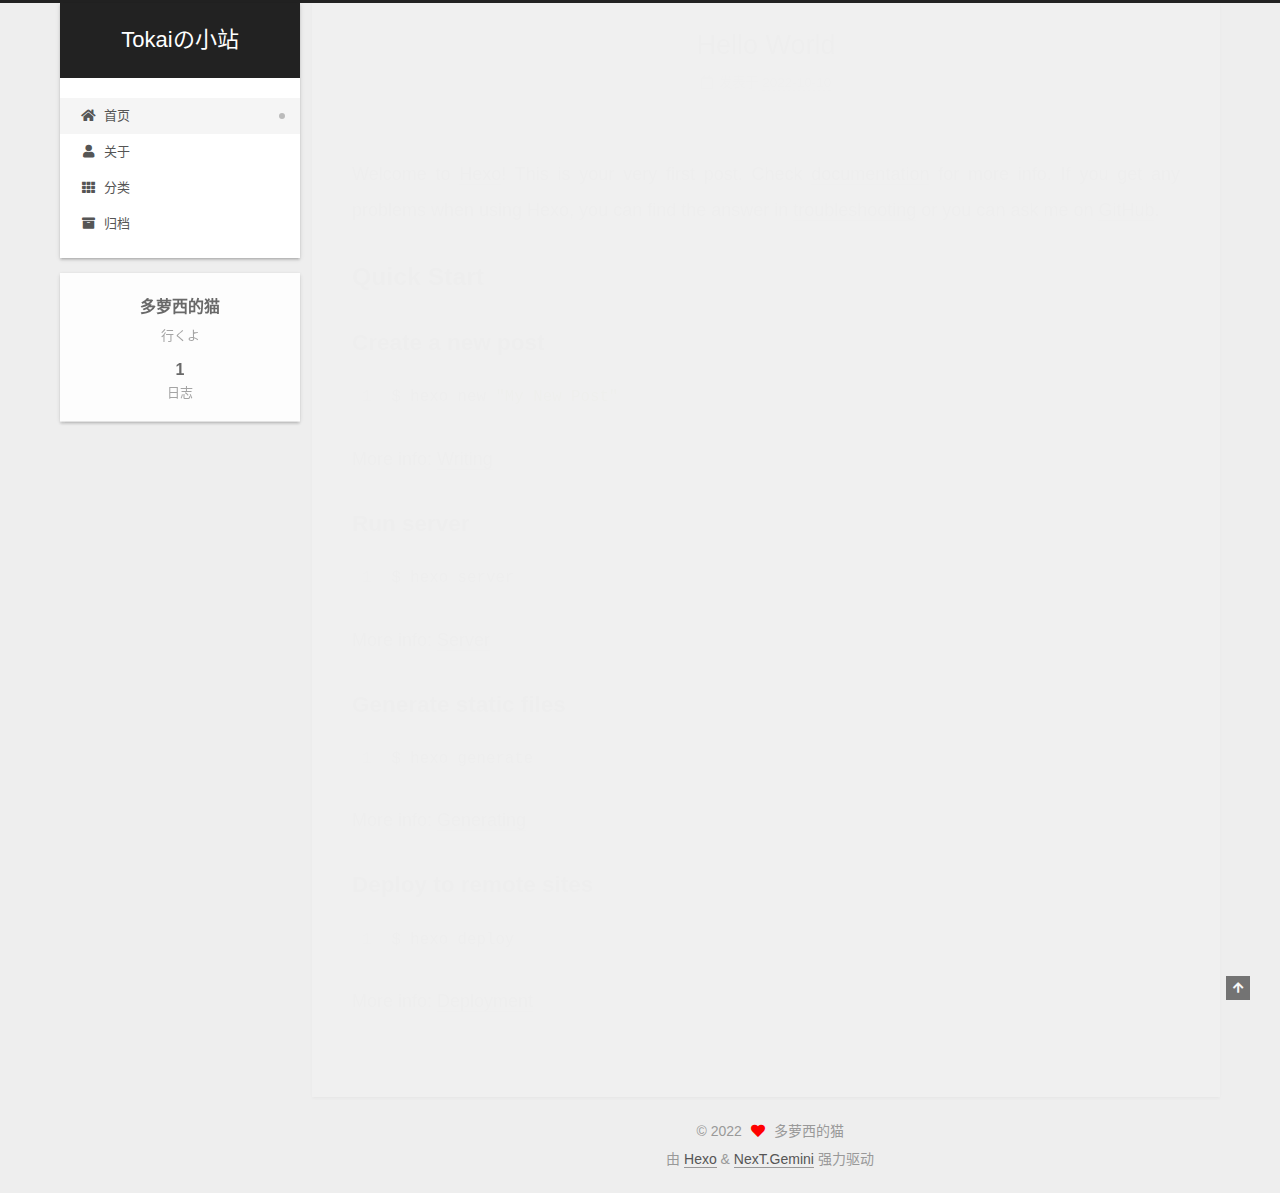
==== index.html @ 74271dd1 "Site updated: 2022-10-10 19:33:47" ====
<!DOCTYPE html>
<html lang="zh-CN">
<head>
  <meta charset="UTF-8">
<meta name="viewport" content="width=device-width, initial-scale=1, maximum-scale=2">
<meta name="theme-color" content="#222">
<meta name="generator" content="Hexo 6.3.0">
  <link rel="apple-touch-icon" sizes="180x180" href="/images/apple-touch-icon-next.png">
  <link rel="icon" type="image/png" sizes="32x32" href="D:\Tool\Blog\素材\网站图标\cat.svg">
  <link rel="icon" type="image/png" sizes="16x16" href="D:\Tool\Blog\素材\网站图标\cat.svg">
  <link rel="mask-icon" href="/images/logo.svg" color="#222">

<link rel="stylesheet" href="/css/main.css">


<link rel="stylesheet" href="/lib/font-awesome/css/all.min.css">

<script id="hexo-configurations">
    var NexT = window.NexT || {};
    var CONFIG = {"hostname":"example.com","root":"/","scheme":"Gemini","version":"7.8.0","exturl":false,"sidebar":{"position":"left","display":"post","padding":18,"offset":12,"onmobile":false},"copycode":{"enable":false,"show_result":false,"style":null},"back2top":{"enable":true,"sidebar":false,"scrollpercent":false},"bookmark":{"enable":false,"color":"#222","save":"auto"},"fancybox":false,"mediumzoom":false,"lazyload":false,"pangu":false,"comments":{"style":"tabs","active":null,"storage":true,"lazyload":false,"nav":null},"algolia":{"hits":{"per_page":10},"labels":{"input_placeholder":"Search for Posts","hits_empty":"We didn't find any results for the search: ${query}","hits_stats":"${hits} results found in ${time} ms"}},"localsearch":{"enable":false,"trigger":"auto","top_n_per_article":1,"unescape":false,"preload":false},"motion":{"enable":true,"async":false,"transition":{"post_block":"fadeIn","post_header":"slideDownIn","post_body":"slideDownIn","coll_header":"slideLeftIn","sidebar":"slideUpIn"}}};
  </script>

  <meta name="description" content="行くよ">
<meta property="og:type" content="website">
<meta property="og:title" content="Tokaiの小站">
<meta property="og:url" content="http://example.com/index.html">
<meta property="og:site_name" content="Tokaiの小站">
<meta property="og:description" content="行くよ">
<meta property="og:locale" content="zh_CN">
<meta property="article:author" content="多萝西的猫">
<meta name="twitter:card" content="summary">

<link rel="canonical" href="http://example.com/">


<script id="page-configurations">
  // https://hexo.io/docs/variables.html
  CONFIG.page = {
    sidebar: "",
    isHome : true,
    isPost : false,
    lang   : 'zh-CN'
  };
</script>

  <title>Tokaiの小站</title>
  






  <noscript>
  <style>
  .use-motion .brand,
  .use-motion .menu-item,
  .sidebar-inner,
  .use-motion .post-block,
  .use-motion .pagination,
  .use-motion .comments,
  .use-motion .post-header,
  .use-motion .post-body,
  .use-motion .collection-header { opacity: initial; }

  .use-motion .site-title,
  .use-motion .site-subtitle {
    opacity: initial;
    top: initial;
  }

  .use-motion .logo-line-before i { left: initial; }
  .use-motion .logo-line-after i { right: initial; }
  </style>
</noscript>

</head>

<body itemscope itemtype="http://schema.org/WebPage">
  <div class="container use-motion">
    <div class="headband"></div>

    <header class="header" itemscope itemtype="http://schema.org/WPHeader">
      <div class="header-inner"><div class="site-brand-container">
  <div class="site-nav-toggle">
    <div class="toggle" aria-label="切换导航栏">
      <span class="toggle-line toggle-line-first"></span>
      <span class="toggle-line toggle-line-middle"></span>
      <span class="toggle-line toggle-line-last"></span>
    </div>
  </div>

  <div class="site-meta">

    <a href="/" class="brand" rel="start">
      <span class="logo-line-before"><i></i></span>
      <h1 class="site-title">Tokaiの小站</h1>
      <span class="logo-line-after"><i></i></span>
    </a>
  </div>

  <div class="site-nav-right">
    <div class="toggle popup-trigger">
    </div>
  </div>
</div>




<nav class="site-nav">
  <ul id="menu" class="main-menu menu">
        <li class="menu-item menu-item-home">

    <a href="/" rel="section"><i class="fa fa-home fa-fw"></i>首页</a>

  </li>
        <li class="menu-item menu-item-about">

    <a href="/about/" rel="section"><i class="fa fa-user fa-fw"></i>关于</a>

  </li>
        <li class="menu-item menu-item-categories">

    <a href="/categories/" rel="section"><i class="fa fa-th fa-fw"></i>分类</a>

  </li>
        <li class="menu-item menu-item-archives">

    <a href="/archives/" rel="section"><i class="fa fa-archive fa-fw"></i>归档</a>

  </li>
  </ul>
</nav>




</div>
    </header>

    
  <div class="back-to-top">
    <i class="fa fa-arrow-up"></i>
    <span>0%</span>
  </div>


    <main class="main">
      <div class="main-inner">
        <div class="content-wrap">
          

          <div class="content index posts-expand">
            
      
  
  
  <article itemscope itemtype="http://schema.org/Article" class="post-block" lang="zh-CN">
    <link itemprop="mainEntityOfPage" href="http://example.com/2022/10/10/hello-world/">

    <span hidden itemprop="author" itemscope itemtype="http://schema.org/Person">
      <meta itemprop="image" content="/images/avatar.gif">
      <meta itemprop="name" content="多萝西的猫">
      <meta itemprop="description" content="行くよ">
    </span>

    <span hidden itemprop="publisher" itemscope itemtype="http://schema.org/Organization">
      <meta itemprop="name" content="Tokaiの小站">
    </span>
      <header class="post-header">
        <h2 class="post-title" itemprop="name headline">
          
            <a href="/2022/10/10/hello-world/" class="post-title-link" itemprop="url">Hello World</a>
        </h2>

        <div class="post-meta">
            <span class="post-meta-item">
              <span class="post-meta-item-icon">
                <i class="far fa-calendar"></i>
              </span>
              <span class="post-meta-item-text">发表于</span>

              <time title="创建时间：2022-10-10 16:25:36" itemprop="dateCreated datePublished" datetime="2022-10-10T16:25:36+08:00">2022-10-10</time>
            </span>

          

        </div>
      </header>

    
    
    
    <div class="post-body" itemprop="articleBody">

      
          <p>Welcome to <a target="_blank" rel="noopener" href="https://hexo.io/">Hexo</a>! This is your very first post. Check <a target="_blank" rel="noopener" href="https://hexo.io/docs/">documentation</a> for more info. If you get any problems when using Hexo, you can find the answer in <a target="_blank" rel="noopener" href="https://hexo.io/docs/troubleshooting.html">troubleshooting</a> or you can ask me on <a target="_blank" rel="noopener" href="https://github.com/hexojs/hexo/issues">GitHub</a>.</p>
<h2 id="Quick-Start"><a href="#Quick-Start" class="headerlink" title="Quick Start"></a>Quick Start</h2><h3 id="Create-a-new-post"><a href="#Create-a-new-post" class="headerlink" title="Create a new post"></a>Create a new post</h3><figure class="highlight bash"><table><tr><td class="gutter"><pre><span class="line">1</span><br></pre></td><td class="code"><pre><span class="line">$ hexo new <span class="string">&quot;My New Post&quot;</span></span><br></pre></td></tr></table></figure>

<p>More info: <a target="_blank" rel="noopener" href="https://hexo.io/docs/writing.html">Writing</a></p>
<h3 id="Run-server"><a href="#Run-server" class="headerlink" title="Run server"></a>Run server</h3><figure class="highlight bash"><table><tr><td class="gutter"><pre><span class="line">1</span><br></pre></td><td class="code"><pre><span class="line">$ hexo server</span><br></pre></td></tr></table></figure>

<p>More info: <a target="_blank" rel="noopener" href="https://hexo.io/docs/server.html">Server</a></p>
<h3 id="Generate-static-files"><a href="#Generate-static-files" class="headerlink" title="Generate static files"></a>Generate static files</h3><figure class="highlight bash"><table><tr><td class="gutter"><pre><span class="line">1</span><br></pre></td><td class="code"><pre><span class="line">$ hexo generate</span><br></pre></td></tr></table></figure>

<p>More info: <a target="_blank" rel="noopener" href="https://hexo.io/docs/generating.html">Generating</a></p>
<h3 id="Deploy-to-remote-sites"><a href="#Deploy-to-remote-sites" class="headerlink" title="Deploy to remote sites"></a>Deploy to remote sites</h3><figure class="highlight bash"><table><tr><td class="gutter"><pre><span class="line">1</span><br></pre></td><td class="code"><pre><span class="line">$ hexo deploy</span><br></pre></td></tr></table></figure>

<p>More info: <a target="_blank" rel="noopener" href="https://hexo.io/docs/one-command-deployment.html">Deployment</a></p>

      
    </div>

    
    
    
      <footer class="post-footer">
        <div class="post-eof"></div>
      </footer>
  </article>
  
  
  


  



          </div>
          

<script>
  window.addEventListener('tabs:register', () => {
    let { activeClass } = CONFIG.comments;
    if (CONFIG.comments.storage) {
      activeClass = localStorage.getItem('comments_active') || activeClass;
    }
    if (activeClass) {
      let activeTab = document.querySelector(`a[href="#comment-${activeClass}"]`);
      if (activeTab) {
        activeTab.click();
      }
    }
  });
  if (CONFIG.comments.storage) {
    window.addEventListener('tabs:click', event => {
      if (!event.target.matches('.tabs-comment .tab-content .tab-pane')) return;
      let commentClass = event.target.classList[1];
      localStorage.setItem('comments_active', commentClass);
    });
  }
</script>

        </div>
          
  
  <div class="toggle sidebar-toggle">
    <span class="toggle-line toggle-line-first"></span>
    <span class="toggle-line toggle-line-middle"></span>
    <span class="toggle-line toggle-line-last"></span>
  </div>

  <aside class="sidebar">
    <div class="sidebar-inner">

      <ul class="sidebar-nav motion-element">
        <li class="sidebar-nav-toc">
          文章目录
        </li>
        <li class="sidebar-nav-overview">
          站点概览
        </li>
      </ul>

      <!--noindex-->
      <div class="post-toc-wrap sidebar-panel">
      </div>
      <!--/noindex-->

      <div class="site-overview-wrap sidebar-panel">
        <div class="site-author motion-element" itemprop="author" itemscope itemtype="http://schema.org/Person">
  <p class="site-author-name" itemprop="name">多萝西的猫</p>
  <div class="site-description" itemprop="description">行くよ</div>
</div>
<div class="site-state-wrap motion-element">
  <nav class="site-state">
      <div class="site-state-item site-state-posts">
          <a href="/archives/">
        
          <span class="site-state-item-count">1</span>
          <span class="site-state-item-name">日志</span>
        </a>
      </div>
  </nav>
</div>



      </div>

    </div>
  </aside>
  <div id="sidebar-dimmer"></div>


      </div>
    </main>

    <footer class="footer">
      <div class="footer-inner">
        

        

<div class="copyright">
  
  &copy; 
  <span itemprop="copyrightYear">2022</span>
  <span class="with-love">
    <i class="fa fa-heart"></i>
  </span>
  <span class="author" itemprop="copyrightHolder">多萝西的猫</span>
</div>
  <div class="powered-by">由 <a href="https://hexo.io/" class="theme-link" rel="noopener" target="_blank">Hexo</a> & <a href="https://theme-next.org/" class="theme-link" rel="noopener" target="_blank">NexT.Gemini</a> 强力驱动
  </div>

        








      </div>
    </footer>
  </div>

  
  <script src="/lib/anime.min.js"></script>
  <script src="/lib/velocity/velocity.min.js"></script>
  <script src="/lib/velocity/velocity.ui.min.js"></script>

<script src="/js/utils.js"></script>

<script src="/js/motion.js"></script>


<script src="/js/schemes/pisces.js"></script>


<script src="/js/next-boot.js"></script>




  















  

  

</body>
</html>
---- css/main.css ----
:root {
  --body-bg-color: #eee;
  --content-bg-color: #fff;
  --card-bg-color: #f5f5f5;
  --text-color: #555;
  --blockquote-color: #666;
  --link-color: #555;
  --link-hover-color: #222;
  --brand-color: #fff;
  --brand-hover-color: #fff;
  --table-row-odd-bg-color: #f9f9f9;
  --table-row-hover-bg-color: #f5f5f5;
  --menu-item-bg-color: #f5f5f5;
  --btn-default-bg: #fff;
  --btn-default-color: #555;
  --btn-default-border-color: #555;
  --btn-default-hover-bg: #222;
  --btn-default-hover-color: #fff;
  --btn-default-hover-border-color: #222;
}
html {
  line-height: 1.15; /* 1 */
  -webkit-text-size-adjust: 100%; /* 2 */
}
body {
  margin: 0;
}
main {
  display: block;
}
h1 {
  font-size: 2em;
  margin: 0.67em 0;
}
hr {
  box-sizing: content-box; /* 1 */
  height: 0; /* 1 */
  overflow: visible; /* 2 */
}
pre {
  font-family: monospace, monospace; /* 1 */
  font-size: 1em; /* 2 */
}
a {
  background: transparent;
}
abbr[title] {
  border-bottom: none; /* 1 */
  text-decoration: underline; /* 2 */
  text-decoration: underline dotted; /* 2 */
}
b,
strong {
  font-weight: bolder;
}
code,
kbd,
samp {
  font-family: monospace, monospace; /* 1 */
  font-size: 1em; /* 2 */
}
small {
  font-size: 80%;
}
sub,
sup {
  font-size: 75%;
  line-height: 0;
  position: relative;
  vertical-align: baseline;
}
sub {
  bottom: -0.25em;
}
sup {
  top: -0.5em;
}
img {
  border-style: none;
}
button,
input,
optgroup,
select,
textarea {
  font-family: inherit; /* 1 */
  font-size: 100%; /* 1 */
  line-height: 1.15; /* 1 */
  margin: 0; /* 2 */
}
button,
input {
/* 1 */
  overflow: visible;
}
button,
select {
/* 1 */
  text-transform: none;
}
button,
[type='button'],
[type='reset'],
[type='submit'] {
  -webkit-appearance: button;
}
button::-moz-focus-inner,
[type='button']::-moz-focus-inner,
[type='reset']::-moz-focus-inner,
[type='submit']::-moz-focus-inner {
  border-style: none;
  padding: 0;
}
button:-moz-focusring,
[type='button']:-moz-focusring,
[type='reset']:-moz-focusring,
[type='submit']:-moz-focusring {
  outline: 1px dotted ButtonText;
}
fieldset {
  padding: 0.35em 0.75em 0.625em;
}
legend {
  box-sizing: border-box; /* 1 */
  color: inherit; /* 2 */
  display: table; /* 1 */
  max-width: 100%; /* 1 */
  padding: 0; /* 3 */
  white-space: normal; /* 1 */
}
progress {
  vertical-align: baseline;
}
textarea {
  overflow: auto;
}
[type='checkbox'],
[type='radio'] {
  box-sizing: border-box; /* 1 */
  padding: 0; /* 2 */
}
[type='number']::-webkit-inner-spin-button,
[type='number']::-webkit-outer-spin-button {
  height: auto;
}
[type='search'] {
  outline-offset: -2px; /* 2 */
  -webkit-appearance: textfield; /* 1 */
}
[type='search']::-webkit-search-decoration {
  -webkit-appearance: none;
}
::-webkit-file-upload-button {
  font: inherit; /* 2 */
  -webkit-appearance: button; /* 1 */
}
details {
  display: block;
}
summary {
  display: list-item;
}
template {
  display: none;
}
[hidden] {
  display: none;
}
::selection {
  background: #262a30;
  color: #eee;
}
html,
body {
  height: 100%;
}
body {
  background: var(--body-bg-color);
  color: var(--text-color);
  font-family: 'Lato', "PingFang SC", "Microsoft YaHei", sans-serif;
  font-size: 1em;
  line-height: 2;
}
@media (max-width: 991px) {
  body {
    padding-left: 0 !important;
    padding-right: 0 !important;
  }
}
h1,
h2,
h3,
h4,
h5,
h6 {
  font-family: 'Lato', "PingFang SC", "Microsoft YaHei", sans-serif;
  font-weight: bold;
  line-height: 1.5;
  margin: 20px 0 15px;
}
h1 {
  font-size: 1.5em;
}
h2 {
  font-size: 1.375em;
}
h3 {
  font-size: 1.25em;
}
h4 {
  font-size: 1.125em;
}
h5 {
  font-size: 1em;
}
h6 {
  font-size: 0.875em;
}
p {
  margin: 0 0 20px 0;
}
a,
span.exturl {
  border-bottom: 1px solid #999;
  color: var(--link-color);
  outline: 0;
  text-decoration: none;
  overflow-wrap: break-word;
  word-wrap: break-word;
  cursor: pointer;
}
a:hover,
span.exturl:hover {
  border-bottom-color: var(--link-hover-color);
  color: var(--link-hover-color);
}
iframe,
img,
video {
  display: block;
  margin-left: auto;
  margin-right: auto;
  max-width: 100%;
}
hr {
  background-image: repeating-linear-gradient(-45deg, #ddd, #ddd 4px, transparent 4px, transparent 8px);
  border: 0;
  height: 3px;
  margin: 40px 0;
}
blockquote {
  border-left: 4px solid #ddd;
  color: var(--blockquote-color);
  margin: 0;
  padding: 0 15px;
}
blockquote cite::before {
  content: '-';
  padding: 0 5px;
}
dt {
  font-weight: bold;
}
dd {
  margin: 0;
  padding: 0;
}
kbd {
  background-color: #f5f5f5;
  background-image: linear-gradient(#eee, #fff, #eee);
  border: 1px solid #ccc;
  border-radius: 0.2em;
  box-shadow: 0.1em 0.1em 0.2em rgba(0,0,0,0.1);
  color: #555;
  font-family: inherit;
  padding: 0.1em 0.3em;
  white-space: nowrap;
}
.table-container {
  overflow: auto;
}
table {
  border-collapse: collapse;
  border-spacing: 0;
  font-size: 0.875em;
  margin: 0 0 20px 0;
  width: 100%;
}
tbody tr:nth-of-type(odd) {
  background: var(--table-row-odd-bg-color);
}
tbody tr:hover {
  background: var(--table-row-hover-bg-color);
}
caption,
th,
td {
  font-weight: normal;
  padding: 8px;
  vertical-align: middle;
}
th,
td {
  border: 1px solid #ddd;
  border-bottom: 3px solid #ddd;
}
th {
  font-weight: 700;
  padding-bottom: 10px;
}
td {
  border-bottom-width: 1px;
}
.btn {
  background: var(--btn-default-bg);
  border: 2px solid var(--btn-default-border-color);
  border-radius: 2px;
  color: var(--btn-default-color);
  display: inline-block;
  font-size: 0.875em;
  line-height: 2;
  padding: 0 20px;
  text-decoration: none;
  transition-property: background-color;
  transition-delay: 0s;
  transition-duration: 0.2s;
  transition-timing-function: ease-in-out;
}
.btn:hover {
  background: var(--btn-default-hover-bg);
  border-color: var(--btn-default-hover-border-color);
  color: var(--btn-default-hover-color);
}
.btn + .btn {
  margin: 0 0 8px 8px;
}
.btn .fa-fw {
  text-align: left;
  width: 1.285714285714286em;
}
.toggle {
  line-height: 0;
}
.toggle .toggle-line {
  background: #fff;
  display: inline-block;
  height: 2px;
  left: 0;
  position: relative;
  top: 0;
  transition: all 0.4s;
  vertical-align: top;
  width: 100%;
}
.toggle .toggle-line:not(:first-child) {
  margin-top: 3px;
}
.toggle.toggle-arrow .toggle-line-first {
  left: 50%;
  top: 2px;
  transform: rotate(45deg);
  width: 50%;
}
.toggle.toggle-arrow .toggle-line-middle {
  left: 2px;
  width: 90%;
}
.toggle.toggle-arrow .toggle-line-last {
  left: 50%;
  top: -2px;
  transform: rotate(-45deg);
  width: 50%;
}
.toggle.toggle-close .toggle-line-first {
  transform: rotate(-45deg);
  top: 5px;
}
.toggle.toggle-close .toggle-line-middle {
  opacity: 0;
}
.toggle.toggle-close .toggle-line-last {
  transform: rotate(45deg);
  top: -5px;
}
.highlight,
pre {
  background: #f7f7f7;
  color: #4d4d4c;
  line-height: 1.6;
  margin: 0 auto 20px;
}
pre,
code {
  font-family: consolas, Menlo, monospace, "PingFang SC", "Microsoft YaHei";
}
code {
  background: #eee;
  border-radius: 3px;
  color: #555;
  padding: 2px 4px;
  overflow-wrap: break-word;
  word-wrap: break-word;
}
.highlight *::selection {
  background: #d6d6d6;
}
.highlight pre {
  border: 0;
  margin: 0;
  padding: 10px 0;
}
.highlight table {
  border: 0;
  margin: 0;
  width: auto;
}
.highlight td {
  border: 0;
  padding: 0;
}
.highlight figcaption {
  background: #eff2f3;
  color: #4d4d4c;
  display: flex;
  font-size: 0.875em;
  justify-content: space-between;
  line-height: 1.2;
  padding: 0.5em;
}
.highlight figcaption a {
  color: #4d4d4c;
}
.highlight figcaption a:hover {
  border-bottom-color: #4d4d4c;
}
.highlight .gutter {
  -moz-user-select: none;
  -ms-user-select: none;
  -webkit-user-select: none;
  user-select: none;
}
.highlight .gutter pre {
  background: #eff2f3;
  color: #869194;
  padding-left: 10px;
  padding-right: 10px;
  text-align: right;
}
.highlight .code pre {
  background: #f7f7f7;
  padding-left: 10px;
  width: 100%;
}
.gist table {
  width: auto;
}
.gist table td {
  border: 0;
}
pre {
  overflow: auto;
  padding: 10px;
}
pre code {
  background: none;
  color: #4d4d4c;
  font-size: 0.875em;
  padding: 0;
  text-shadow: none;
}
pre .deletion {
  background: #fdd;
}
pre .addition {
  background: #dfd;
}
pre .meta {
  color: #eab700;
  -moz-user-select: none;
  -ms-user-select: none;
  -webkit-user-select: none;
  user-select: none;
}
pre .comment {
  color: #8e908c;
}
pre .variable,
pre .attribute,
pre .tag,
pre .name,
pre .regexp,
pre .ruby .constant,
pre .xml .tag .title,
pre .xml .pi,
pre .xml .doctype,
pre .html .doctype,
pre .css .id,
pre .css .class,
pre .css .pseudo {
  color: #c82829;
}
pre .number,
pre .preprocessor,
pre .built_in,
pre .builtin-name,
pre .literal,
pre .params,
pre .constant,
pre .command {
  color: #f5871f;
}
pre .ruby .class .title,
pre .css .rules .attribute,
pre .string,
pre .symbol,
pre .value,
pre .inheritance,
pre .header,
pre .ruby .symbol,
pre .xml .cdata,
pre .special,
pre .formula {
  color: #718c00;
}
pre .title,
pre .css .hexcolor {
  color: #3e999f;
}
pre .function,
pre .python .decorator,
pre .python .title,
pre .ruby .function .title,
pre .ruby .title .keyword,
pre .perl .sub,
pre .javascript .title,
pre .coffeescript .title {
  color: #4271ae;
}
pre .keyword,
pre .javascript .function {
  color: #8959a8;
}
.blockquote-center {
  border-left: none;
  margin: 40px 0;
  padding: 0;
  position: relative;
  text-align: center;
}
.blockquote-center .fa {
  display: block;
  opacity: 0.6;
  position: absolute;
  width: 100%;
}
.blockquote-center .fa-quote-left {
  border-top: 1px solid #ccc;
  text-align: left;
  top: -20px;
}
.blockquote-center .fa-quote-right {
  border-bottom: 1px solid #ccc;
  text-align: right;
  bottom: -20px;
}
.blockquote-center p,
.blockquote-center div {
  text-align: center;
}
.post-body .group-picture img {
  margin: 0 auto;
  padding: 0 3px;
}
.group-picture-row {
  margin-bottom: 6px;
  overflow: hidden;
}
.group-picture-column {
  float: left;
  margin-bottom: 10px;
}
.post-body .label {
  color: #555;
  display: inline;
  padding: 0 2px;
}
.post-body .label.default {
  background: #f0f0f0;
}
.post-body .label.primary {
  background: #efe6f7;
}
.post-body .label.info {
  background: #e5f2f8;
}
.post-body .label.success {
  background: #e7f4e9;
}
.post-body .label.warning {
  background: #fcf6e1;
}
.post-body .label.danger {
  background: #fae8eb;
}
.post-body .tabs {
  margin-bottom: 20px;
}
.post-body .tabs,
.tabs-comment {
  display: block;
  padding-top: 10px;
  position: relative;
}
.post-body .tabs ul.nav-tabs,
.tabs-comment ul.nav-tabs {
  display: flex;
  flex-wrap: wrap;
  margin: 0;
  margin-bottom: -1px;
  padding: 0;
}
@media (max-width: 413px) {
  .post-body .tabs ul.nav-tabs,
  .tabs-comment ul.nav-tabs {
    display: block;
    margin-bottom: 5px;
  }
}
.post-body .tabs ul.nav-tabs li.tab,
.tabs-comment ul.nav-tabs li.tab {
  border-bottom: 1px solid #ddd;
  border-left: 1px solid transparent;
  border-right: 1px solid transparent;
  border-top: 3px solid transparent;
  flex-grow: 1;
  list-style-type: none;
  border-radius: 0 0 0 0;
}
@media (max-width: 413px) {
  .post-body .tabs ul.nav-tabs li.tab,
  .tabs-comment ul.nav-tabs li.tab {
    border-bottom: 1px solid transparent;
    border-left: 3px solid transparent;
    border-right: 1px solid transparent;
    border-top: 1px solid transparent;
  }
}
@media (max-width: 413px) {
  .post-body .tabs ul.nav-tabs li.tab,
  .tabs-comment ul.nav-tabs li.tab {
    border-radius: 0;
  }
}
.post-body .tabs ul.nav-tabs li.tab a,
.tabs-comment ul.nav-tabs li.tab a {
  border-bottom: initial;
  display: block;
  line-height: 1.8;
  outline: 0;
  padding: 0.25em 0.75em;
  text-align: center;
  transition-delay: 0s;
  transition-duration: 0.2s;
  transition-timing-function: ease-out;
}
.post-body .tabs ul.nav-tabs li.tab a i,
.tabs-comment ul.nav-tabs li.tab a i {
  width: 1.285714285714286em;
}
.post-body .tabs ul.nav-tabs li.tab.active,
.tabs-comment ul.nav-tabs li.tab.active {
  border-bottom: 1px solid transparent;
  border-left: 1px solid #ddd;
  border-right: 1px solid #ddd;
  border-top: 3px solid #fc6423;
}
@media (max-width: 413px) {
  .post-body .tabs ul.nav-tabs li.tab.active,
  .tabs-comment ul.nav-tabs li.tab.active {
    border-bottom: 1px solid #ddd;
    border-left: 3px solid #fc6423;
    border-right: 1px solid #ddd;
    border-top: 1px solid #ddd;
  }
}
.post-body .tabs ul.nav-tabs li.tab.active a,
.tabs-comment ul.nav-tabs li.tab.active a {
  color: var(--link-color);
  cursor: default;
}
.post-body .tabs .tab-content .tab-pane,
.tabs-comment .tab-content .tab-pane {
  border: 1px solid #ddd;
  border-top: 0;
  padding: 20px 20px 0 20px;
  border-radius: 0;
}
.post-body .tabs .tab-content .tab-pane:not(.active),
.tabs-comment .tab-content .tab-pane:not(.active) {
  display: none;
}
.post-body .tabs .tab-content .tab-pane.active,
.tabs-comment .tab-content .tab-pane.active {
  display: block;
}
.post-body .tabs .tab-content .tab-pane.active:nth-of-type(1),
.tabs-comment .tab-content .tab-pane.active:nth-of-type(1) {
  border-radius: 0 0 0 0;
}
@media (max-width: 413px) {
  .post-body .tabs .tab-content .tab-pane.active:nth-of-type(1),
  .tabs-comment .tab-content .tab-pane.active:nth-of-type(1) {
    border-radius: 0;
  }
}
.post-body .note {
  border-radius: 3px;
  margin-bottom: 20px;
  padding: 1em;
  position: relative;
  border: 1px solid #eee;
  border-left-width: 5px;
}
.post-body .note h2,
.post-body .note h3,
.post-body .note h4,
.post-body .note h5,
.post-body .note h6 {
  margin-top: 0;
  border-bottom: initial;
  margin-bottom: 0;
  padding-top: 0;
}
.post-body .note p:first-child,
.post-body .note ul:first-child,
.post-body .note ol:first-child,
.post-body .note table:first-child,
.post-body .note pre:first-child,
.post-body .note blockquote:first-child,
.post-body .note img:first-child {
  margin-top: 0;
}
.post-body .note p:last-child,
.post-body .note ul:last-child,
.post-body .note ol:last-child,
.post-body .note table:last-child,
.post-body .note pre:last-child,
.post-body .note blockquote:last-child,
.post-body .note img:last-child {
  margin-bottom: 0;
}
.post-body .note.default {
  border-left-color: #777;
}
.post-body .note.default h2,
.post-body .note.default h3,
.post-body .note.default h4,
.post-body .note.default h5,
.post-body .note.default h6 {
  color: #777;
}
.post-body .note.primary {
  border-left-color: #6f42c1;
}
.post-body .note.primary h2,
.post-body .note.primary h3,
.post-body .note.primary h4,
.post-body .note.primary h5,
.post-body .note.primary h6 {
  color: #6f42c1;
}
.post-body .note.info {
  border-left-color: #428bca;
}
.post-body .note.info h2,
.post-body .note.info h3,
.post-body .note.info h4,
.post-body .note.info h5,
.post-body .note.info h6 {
  color: #428bca;
}
.post-body .note.success {
  border-left-color: #5cb85c;
}
.post-body .note.success h2,
.post-body .note.success h3,
.post-body .note.success h4,
.post-body .note.success h5,
.post-body .note.success h6 {
  color: #5cb85c;
}
.post-body .note.warning {
  border-left-color: #f0ad4e;
}
.post-body .note.warning h2,
.post-body .note.warning h3,
.post-body .note.warning h4,
.post-body .note.warning h5,
.post-body .note.warning h6 {
  color: #f0ad4e;
}
.post-body .note.danger {
  border-left-color: #d9534f;
}
.post-body .note.danger h2,
.post-body .note.danger h3,
.post-body .note.danger h4,
.post-body .note.danger h5,
.post-body .note.danger h6 {
  color: #d9534f;
}
.pagination .prev,
.pagination .next,
.pagination .page-number,
.pagination .space {
  display: inline-block;
  margin: 0 10px;
  padding: 0 11px;
  position: relative;
  top: -1px;
}
@media (max-width: 767px) {
  .pagination .prev,
  .pagination .next,
  .pagination .page-number,
  .pagination .space {
    margin: 0 5px;
  }
}
.pagination {
  border-top: 1px solid #eee;
  margin: 120px 0 0;
  text-align: center;
}
.pagination .prev,
.pagination .next,
.pagination .page-number {
  border-bottom: 0;
  border-top: 1px solid #eee;
  transition-property: border-color;
  transition-delay: 0s;
  transition-duration: 0.2s;
  transition-timing-function: ease-in-out;
}
.pagination .prev:hover,
.pagination .next:hover,
.pagination .page-number:hover {
  border-top-color: #222;
}
.pagination .space {
  margin: 0;
  padding: 0;
}
.pagination .prev {
  margin-left: 0;
}
.pagination .next {
  margin-right: 0;
}
.pagination .page-number.current {
  background: #ccc;
  border-top-color: #ccc;
  color: #fff;
}
@media (max-width: 767px) {
  .pagination {
    border-top: none;
  }
  .pagination .prev,
  .pagination .next,
  .pagination .page-number {
    border-bottom: 1px solid #eee;
    border-top: 0;
    margin-bottom: 10px;
    padding: 0 10px;
  }
  .pagination .prev:hover,
  .pagination .next:hover,
  .pagination .page-number:hover {
    border-bottom-color: #222;
  }
}
.comments {
  margin-top: 60px;
  overflow: hidden;
}
.comment-button-group {
  display: flex;
  flex-wrap: wrap-reverse;
  justify-content: center;
  margin: 1em 0;
}
.comment-button-group .comment-button {
  margin: 0.1em 0.2em;
}
.comment-button-group .comment-button.active {
  background: var(--btn-default-hover-bg);
  border-color: var(--btn-default-hover-border-color);
  color: var(--btn-default-hover-color);
}
.comment-position {
  display: none;
}
.comment-position.active {
  display: block;
}
.tabs-comment {
  background: var(--content-bg-color);
  margin-top: 4em;
  padding-top: 0;
}
.tabs-comment .comments {
  border: 0;
  box-shadow: none;
  margin-top: 0;
  padding-top: 0;
}
.container {
  min-height: 100%;
  position: relative;
}
.main-inner {
  margin: 0 auto;
  width: calc(100% - 20px);
}
@media (min-width: 1200px) {
  .main-inner {
    width: 1160px;
  }
}
@media (min-width: 1600px) {
  .main-inner {
    width: 73%;
  }
}
@media (max-width: 767px) {
  .content-wrap {
    padding: 0 20px;
  }
}
.header {
  background: transparent;
}
.header-inner {
  margin: 0 auto;
  width: calc(100% - 20px);
}
@media (min-width: 1200px) {
  .header-inner {
    width: 1160px;
  }
}
@media (min-width: 1600px) {
  .header-inner {
    width: 73%;
  }
}
.site-brand-container {
  display: flex;
  flex-shrink: 0;
  padding: 0 10px;
}
.headband {
  background: #222;
  height: 3px;
}
.site-meta {
  flex-grow: 1;
  text-align: center;
}
@media (max-width: 767px) {
  .site-meta {
    text-align: center;
  }
}
.brand {
  border-bottom: none;
  color: var(--brand-color);
  display: inline-block;
  line-height: 1.375em;
  padding: 0 40px;
  position: relative;
}
.brand:hover {
  color: var(--brand-hover-color);
}
.site-title {
  font-family: 'Lato', "PingFang SC", "Microsoft YaHei", sans-serif;
  font-size: 1.375em;
  font-weight: normal;
  margin: 0;
}
.site-subtitle {
  color: #ddd;
  font-size: 0.8125em;
  margin: 10px 0;
}
.use-motion .brand {
  opacity: 0;
}
.use-motion .site-title,
.use-motion .site-subtitle,
.use-motion .custom-logo-image {
  opacity: 0;
  position: relative;
  top: -10px;
}
.site-nav-toggle,
.site-nav-right {
  display: none;
}
@media (max-width: 767px) {
  .site-nav-toggle,
  .site-nav-right {
    display: flex;
    flex-direction: column;
    justify-content: center;
  }
}
.site-nav-toggle .toggle,
.site-nav-right .toggle {
  color: var(--text-color);
  padding: 10px;
  width: 22px;
}
.site-nav-toggle .toggle .toggle-line,
.site-nav-right .toggle .toggle-line {
  background: var(--text-color);
  border-radius: 1px;
}
.site-nav {
  display: block;
}
@media (max-width: 767px) {
  .site-nav {
    clear: both;
    display: none;
  }
}
.site-nav.site-nav-on {
  display: block;
}
.menu {
  margin-top: 20px;
  padding-left: 0;
  text-align: center;
}
.menu-item {
  display: inline-block;
  list-style: none;
  margin: 0 10px;
}
@media (max-width: 767px) {
  .menu-item {
    display: block;
    margin-top: 10px;
  }
  .menu-item.menu-item-search {
    display: none;
  }
}
.menu-item a,
.menu-item span.exturl {
  border-bottom: 0;
  display: block;
  font-size: 0.8125em;
  transition-property: border-color;
  transition-delay: 0s;
  transition-duration: 0.2s;
  transition-timing-function: ease-in-out;
}
@media (hover: none) {
  .menu-item a:hover,
  .menu-item span.exturl:hover {
    border-bottom-color: transparent !important;
  }
}
.menu-item .fa,
.menu-item .fab,
.menu-item .far,
.menu-item .fas {
  margin-right: 8px;
}
.menu-item .badge {
  display: inline-block;
  font-weight: bold;
  line-height: 1;
  margin-left: 0.35em;
  margin-top: 0.35em;
  text-align: center;
  white-space: nowrap;
}
@media (max-width: 767px) {
  .menu-item .badge {
    float: right;
    margin-left: 0;
  }
}
.menu-item-active a,
.menu .menu-item a:hover,
.menu .menu-item span.exturl:hover {
  background: var(--menu-item-bg-color);
}
.use-motion .menu-item {
  opacity: 0;
}
.sidebar {
  background: #222;
  bottom: 0;
  box-shadow: inset 0 2px 6px #000;
  position: fixed;
  top: 0;
}
@media (max-width: 991px) {
  .sidebar {
    display: none;
  }
}
.sidebar-inner {
  color: #999;
  padding: 18px 10px;
  text-align: center;
}
.cc-license {
  margin-top: 10px;
  text-align: center;
}
.cc-license .cc-opacity {
  border-bottom: none;
  opacity: 0.7;
}
.cc-license .cc-opacity:hover {
  opacity: 0.9;
}
.cc-license img {
  display: inline-block;
}
.site-author-image {
  border: 1px solid #eee;
  display: block;
  margin: 0 auto;
  max-width: 120px;
  padding: 2px;
}
.site-author-name {
  color: var(--text-color);
  font-weight: 600;
  margin: 0;
  text-align: center;
}
.site-description {
  color: #999;
  font-size: 0.8125em;
  margin-top: 0;
  text-align: center;
}
.links-of-author {
  margin-top: 15px;
}
.links-of-author a,
.links-of-author span.exturl {
  border-bottom-color: #555;
  display: inline-block;
  font-size: 0.8125em;
  margin-bottom: 10px;
  margin-right: 10px;
  vertical-align: middle;
}
.links-of-author a::before,
.links-of-author span.exturl::before {
  background: #1d05b1;
  border-radius: 50%;
  content: ' ';
  display: inline-block;
  height: 4px;
  margin-right: 3px;
  vertical-align: middle;
  width: 4px;
}
.sidebar-button {
  margin-top: 15px;
}
.sidebar-button a {
  border: 1px solid #fc6423;
  border-radius: 4px;
  color: #fc6423;
  display: inline-block;
  padding: 0 15px;
}
.sidebar-button a .fa,
.sidebar-button a .fab,
.sidebar-button a .far,
.sidebar-button a .fas {
  margin-right: 5px;
}
.sidebar-button a:hover {
  background: #fc6423;
  border: 1px solid #fc6423;
  color: #fff;
}
.sidebar-button a:hover .fa,
.sidebar-button a:hover .fab,
.sidebar-button a:hover .far,
.sidebar-button a:hover .fas {
  color: #fff;
}
.links-of-blogroll {
  font-size: 0.8125em;
  margin-top: 10px;
}
.links-of-blogroll-title {
  font-size: 0.875em;
  font-weight: 600;
  margin-top: 0;
}
.links-of-blogroll-list {
  list-style: none;
  margin: 0;
  padding: 0;
}
#sidebar-dimmer {
  display: none;
}
@media (max-width: 767px) {
  #sidebar-dimmer {
    background: #000;
    display: block;
    height: 100%;
    left: 100%;
    opacity: 0;
    position: fixed;
    top: 0;
    width: 100%;
    z-index: 1100;
  }
  .sidebar-active + #sidebar-dimmer {
    opacity: 0.7;
    transform: translateX(-100%);
    transition: opacity 0.5s;
  }
}
.sidebar-nav {
  margin: 0;
  padding-bottom: 20px;
  padding-left: 0;
}
.sidebar-nav li {
  border-bottom: 1px solid transparent;
  color: var(--text-color);
  cursor: pointer;
  display: inline-block;
  font-size: 0.875em;
}
.sidebar-nav li.sidebar-nav-overview {
  margin-left: 10px;
}
.sidebar-nav li:hover {
  color: #fc6423;
}
.sidebar-nav .sidebar-nav-active {
  border-bottom-color: #fc6423;
  color: #fc6423;
}
.sidebar-nav .sidebar-nav-active:hover {
  color: #fc6423;
}
.sidebar-panel {
  display: none;
  overflow-x: hidden;
  overflow-y: auto;
}
.sidebar-panel-active {
  display: block;
}
.sidebar-toggle {
  background: #222;
  bottom: 45px;
  cursor: pointer;
  height: 14px;
  left: 30px;
  padding: 5px;
  position: fixed;
  width: 14px;
  z-index: 1300;
}
@media (max-width: 991px) {
  .sidebar-toggle {
    left: 20px;
    opacity: 0.8;
    display: none;
  }
}
.sidebar-toggle:hover .toggle-line {
  background: #fc6423;
}
.post-toc {
  font-size: 0.875em;
}
.post-toc ol {
  list-style: none;
  margin: 0;
  padding: 0 2px 5px 10px;
  text-align: left;
}
.post-toc ol > ol {
  padding-left: 0;
}
.post-toc ol a {
  transition-property: all;
  transition-delay: 0s;
  transition-duration: 0.2s;
  transition-timing-function: ease-in-out;
}
.post-toc .nav-item {
  line-height: 1.8;
  overflow: hidden;
  text-overflow: ellipsis;
  white-space: nowrap;
}
.post-toc .nav .nav-child {
  display: none;
}
.post-toc .nav .active > .nav-child {
  display: block;
}
.post-toc .nav .active-current > .nav-child {
  display: block;
}
.post-toc .nav .active-current > .nav-child > .nav-item {
  display: block;
}
.post-toc .nav .active > a {
  border-bottom-color: #fc6423;
  color: #fc6423;
}
.post-toc .nav .active-current > a {
  color: #fc6423;
}
.post-toc .nav .active-current > a:hover {
  color: #fc6423;
}
.site-state {
  display: flex;
  justify-content: center;
  line-height: 1.4;
  margin-top: 10px;
  overflow: hidden;
  text-align: center;
  white-space: nowrap;
}
.site-state-item {
  padding: 0 15px;
}
.site-state-item:not(:first-child) {
  border-left: 1px solid #eee;
}
.site-state-item a {
  border-bottom: none;
}
.site-state-item-count {
  display: block;
  font-size: 1em;
  font-weight: 600;
  text-align: center;
}
.site-state-item-name {
  color: #999;
  font-size: 0.8125em;
}
.footer {
  color: #999;
  font-size: 0.875em;
  padding: 20px 0;
}
.footer.footer-fixed {
  bottom: 0;
  left: 0;
  position: absolute;
  right: 0;
}
.footer-inner {
  box-sizing: border-box;
  margin: 0 auto;
  text-align: center;
  width: calc(100% - 20px);
}
@media (min-width: 1200px) {
  .footer-inner {
    width: 1160px;
  }
}
@media (min-width: 1600px) {
  .footer-inner {
    width: 73%;
  }
}
.languages {
  display: inline-block;
  font-size: 1.125em;
  position: relative;
}
.languages .lang-select-label span {
  margin: 0 0.5em;
}
.languages .lang-select {
  height: 100%;
  left: 0;
  opacity: 0;
  position: absolute;
  top: 0;
  width: 100%;
}
.with-love {
  color: #ff0000;
  display: inline-block;
  margin: 0 5px;
}
.powered-by,
.theme-info {
  display: inline-block;
}
@-moz-keyframes iconAnimate {
  0%, 100% {
    transform: scale(1);
  }
  10%, 30% {
    transform: scale(0.9);
  }
  20%, 40%, 60%, 80% {
    transform: scale(1.1);
  }
  50%, 70% {
    transform: scale(1.1);
  }
}
@-webkit-keyframes iconAnimate {
  0%, 100% {
    transform: scale(1);
  }
  10%, 30% {
    transform: scale(0.9);
  }
  20%, 40%, 60%, 80% {
    transform: scale(1.1);
  }
  50%, 70% {
    transform: scale(1.1);
  }
}
@-o-keyframes iconAnimate {
  0%, 100% {
    transform: scale(1);
  }
  10%, 30% {
    transform: scale(0.9);
  }
  20%, 40%, 60%, 80% {
    transform: scale(1.1);
  }
  50%, 70% {
    transform: scale(1.1);
  }
}
@keyframes iconAnimate {
  0%, 100% {
    transform: scale(1);
  }
  10%, 30% {
    transform: scale(0.9);
  }
  20%, 40%, 60%, 80% {
    transform: scale(1.1);
  }
  50%, 70% {
    transform: scale(1.1);
  }
}
.back-to-top {
  font-size: 12px;
  text-align: center;
  transition-delay: 0s;
  transition-duration: 0.2s;
  transition-timing-function: ease-in-out;
}
.back-to-top {
  background: #222;
  bottom: -100px;
  box-sizing: border-box;
  color: #fff;
  cursor: pointer;
  left: 30px;
  opacity: 0.6;
  padding: 0 6px;
  position: fixed;
  transition-property: bottom;
  z-index: 1300;
  width: 24px;
}
.back-to-top span {
  display: none;
}
.back-to-top:hover {
  color: #fc6423;
}
.back-to-top.back-to-top-on {
  bottom: 30px;
}
@media (max-width: 991px) {
  .back-to-top {
    left: 20px;
    opacity: 0.8;
  }
}
.post-body {
  font-family: 'Lato', "PingFang SC", "Microsoft YaHei", sans-serif;
  overflow-wrap: break-word;
  word-wrap: break-word;
}
@media (min-width: 1200px) {
  .post-body {
    font-size: 1.125em;
  }
}
.post-body .exturl .fa {
  font-size: 0.875em;
  margin-left: 4px;
}
.post-body .image-caption,
.post-body .figure .caption {
  color: #999;
  font-size: 0.875em;
  font-weight: bold;
  line-height: 1;
  margin: -20px auto 15px;
  text-align: center;
}
.post-sticky-flag {
  display: inline-block;
  transform: rotate(30deg);
}
.post-button {
  margin-top: 40px;
  text-align: center;
}
.use-motion .post-block,
.use-motion .pagination,
.use-motion .comments {
  opacity: 0;
}
.use-motion .post-header {
  opacity: 0;
}
.use-motion .post-body {
  opacity: 0;
}
.use-motion .collection-header {
  opacity: 0;
}
.posts-collapse {
  margin-left: 35px;
  position: relative;
}
@media (max-width: 767px) {
  .posts-collapse {
    margin-left: 0px;
    margin-right: 0px;
  }
}
.posts-collapse .collection-title {
  font-size: 1.125em;
  position: relative;
}
.posts-collapse .collection-title::before {
  background: #999;
  border: 1px solid #fff;
  border-radius: 50%;
  content: ' ';
  height: 10px;
  left: 0;
  margin-left: -6px;
  margin-top: -4px;
  position: absolute;
  top: 50%;
  width: 10px;
}
.posts-collapse .collection-year {
  font-size: 1.5em;
  font-weight: bold;
  margin: 60px 0;
  position: relative;
}
.posts-collapse .collection-year::before {
  background: #bbb;
  border-radius: 50%;
  content: ' ';
  height: 8px;
  left: 0;
  margin-left: -4px;
  margin-top: -4px;
  position: absolute;
  top: 50%;
  width: 8px;
}
.posts-collapse .collection-header {
  display: block;
  margin: 0 0 0 20px;
}
.posts-collapse .collection-header small {
  color: #bbb;
  margin-left: 5px;
}
.posts-collapse .post-header {
  border-bottom: 1px dashed #ccc;
  margin: 30px 0;
  padding-left: 15px;
  position: relative;
  transition-property: border;
  transition-delay: 0s;
  transition-duration: 0.2s;
  transition-timing-function: ease-in-out;
}
.posts-collapse .post-header::before {
  background: #bbb;
  border: 1px solid #fff;
  border-radius: 50%;
  content: ' ';
  height: 6px;
  left: 0;
  margin-left: -4px;
  position: absolute;
  top: 0.75em;
  transition-property: background;
  width: 6px;
  transition-delay: 0s;
  transition-duration: 0.2s;
  transition-timing-function: ease-in-out;
}
.posts-collapse .post-header:hover {
  border-bottom-color: #666;
}
.posts-collapse .post-header:hover::before {
  background: #222;
}
.posts-collapse .post-meta {
  display: inline;
  font-size: 0.75em;
  margin-right: 10px;
}
.posts-collapse .post-title {
  display: inline;
}
.posts-collapse .post-title a,
.posts-collapse .post-title span.exturl {
  border-bottom: none;
  color: var(--link-color);
}
.posts-collapse .post-title .fa-external-link-alt {
  font-size: 0.875em;
  margin-left: 5px;
}
.posts-collapse::before {
  background: #f5f5f5;
  content: ' ';
  height: 100%;
  left: 0;
  margin-left: -2px;
  position: absolute;
  top: 1.25em;
  width: 4px;
}
.post-eof {
  background: #ccc;
  height: 1px;
  margin: 80px auto 60px;
  text-align: center;
  width: 8%;
}
.post-block:last-of-type .post-eof {
  display: none;
}
.content {
  padding-top: 40px;
}
@media (min-width: 992px) {
  .post-body {
    text-align: justify;
  }
}
@media (max-width: 991px) {
  .post-body {
    text-align: justify;
  }
}
.post-body h1,
.post-body h2,
.post-body h3,
.post-body h4,
.post-body h5,
.post-body h6 {
  padding-top: 10px;
}
.post-body h1 .header-anchor,
.post-body h2 .header-anchor,
.post-body h3 .header-anchor,
.post-body h4 .header-anchor,
.post-body h5 .header-anchor,
.post-body h6 .header-anchor {
  border-bottom-style: none;
  color: #ccc;
  float: right;
  margin-left: 10px;
  visibility: hidden;
}
.post-body h1 .header-anchor:hover,
.post-body h2 .header-anchor:hover,
.post-body h3 .header-anchor:hover,
.post-body h4 .header-anchor:hover,
.post-body h5 .header-anchor:hover,
.post-body h6 .header-anchor:hover {
  color: inherit;
}
.post-body h1:hover .header-anchor,
.post-body h2:hover .header-anchor,
.post-body h3:hover .header-anchor,
.post-body h4:hover .header-anchor,
.post-body h5:hover .header-anchor,
.post-body h6:hover .header-anchor {
  visibility: visible;
}
.post-body iframe,
.post-body img,
.post-body video {
  margin-bottom: 20px;
}
.post-body .video-container {
  height: 0;
  margin-bottom: 20px;
  overflow: hidden;
  padding-top: 75%;
  position: relative;
  width: 100%;
}
.post-body .video-container iframe,
.post-body .video-container object,
.post-body .video-container embed {
  height: 100%;
  left: 0;
  margin: 0;
  position: absolute;
  top: 0;
  width: 100%;
}
.post-gallery {
  align-items: center;
  display: grid;
  grid-gap: 10px;
  grid-template-columns: 1fr 1fr 1fr;
  margin-bottom: 20px;
}
@media (max-width: 767px) {
  .post-gallery {
    grid-template-columns: 1fr 1fr;
  }
}
.post-gallery a {
  border: 0;
}
.post-gallery img {
  margin: 0;
}
.posts-expand .post-header {
  font-size: 1.125em;
}
.posts-expand .post-title {
  font-size: 1.5em;
  font-weight: normal;
  margin: initial;
  text-align: center;
  overflow-wrap: break-word;
  word-wrap: break-word;
}
.posts-expand .post-title-link {
  border-bottom: none;
  color: var(--link-color);
  display: inline-block;
  position: relative;
  vertical-align: top;
}
.posts-expand .post-title-link::before {
  background: var(--link-color);
  bottom: 0;
  content: '';
  height: 2px;
  left: 0;
  position: absolute;
  transform: scaleX(0);
  visibility: hidden;
  width: 100%;
  transition-delay: 0s;
  transition-duration: 0.2s;
  transition-timing-function: ease-in-out;
}
.posts-expand .post-title-link:hover::before {
  transform: scaleX(1);
  visibility: visible;
}
.posts-expand .post-title-link .fa-external-link-alt {
  font-size: 0.875em;
  margin-left: 5px;
}
.posts-expand .post-meta {
  color: #999;
  font-family: 'Lato', "PingFang SC", "Microsoft YaHei", sans-serif;
  font-size: 0.75em;
  margin: 3px 0 60px 0;
  text-align: center;
}
.posts-expand .post-meta .post-description {
  font-size: 0.875em;
  margin-top: 2px;
}
.posts-expand .post-meta time {
  border-bottom: 1px dashed #999;
  cursor: pointer;
}
.post-meta .post-meta-item + .post-meta-item::before {
  content: '|';
  margin: 0 0.5em;
}
.post-meta-divider {
  margin: 0 0.5em;
}
.post-meta-item-icon {
  margin-right: 3px;
}
@media (max-width: 991px) {
  .post-meta-item-icon {
    display: inline-block;
  }
}
@media (max-width: 991px) {
  .post-meta-item-text {
    display: none;
  }
}
.post-nav {
  border-top: 1px solid #eee;
  display: flex;
  justify-content: space-between;
  margin-top: 15px;
  padding: 10px 5px 0;
}
.post-nav-item {
  flex: 1;
}
.post-nav-item a {
  border-bottom: none;
  display: block;
  font-size: 0.875em;
  line-height: 1.6;
  position: relative;
}
.post-nav-item a:active {
  top: 2px;
}
.post-nav-item .fa {
  font-size: 0.75em;
}
.post-nav-item:first-child {
  margin-right: 15px;
}
.post-nav-item:first-child .fa {
  margin-right: 5px;
}
.post-nav-item:last-child {
  margin-left: 15px;
  text-align: right;
}
.post-nav-item:last-child .fa {
  margin-left: 5px;
}
.rtl.post-body p,
.rtl.post-body a,
.rtl.post-body h1,
.rtl.post-body h2,
.rtl.post-body h3,
.rtl.post-body h4,
.rtl.post-body h5,
.rtl.post-body h6,
.rtl.post-body li,
.rtl.post-body ul,
.rtl.post-body ol {
  direction: rtl;
  font-family: UKIJ Ekran;
}
.rtl.post-title {
  font-family: UKIJ Ekran;
}
.post-tags {
  margin-top: 40px;
  text-align: center;
}
.post-tags a {
  display: inline-block;
  font-size: 0.8125em;
}
.post-tags a:not(:last-child) {
  margin-right: 10px;
}
.post-widgets {
  border-top: 1px solid #eee;
  margin-top: 15px;
  text-align: center;
}
.wp_rating {
  height: 20px;
  line-height: 20px;
  margin-top: 10px;
  padding-top: 6px;
  text-align: center;
}
.social-like {
  display: flex;
  font-size: 0.875em;
  justify-content: center;
  text-align: center;
}
.reward-container {
  margin: 20px auto;
  padding: 10px 0;
  text-align: center;
  width: 90%;
}
.reward-container button {
  background: transparent;
  border: 1px solid #fc6423;
  border-radius: 0;
  color: #fc6423;
  cursor: pointer;
  line-height: 2;
  outline: 0;
  padding: 0 15px;
  vertical-align: text-top;
}
.reward-container button:hover {
  background: #fc6423;
  border: 1px solid transparent;
  color: #fa9366;
}
#qr {
  padding-top: 20px;
}
#qr a {
  border: 0;
}
#qr img {
  display: inline-block;
  margin: 0.8em 2em 0 2em;
  max-width: 100%;
  width: 180px;
}
#qr p {
  text-align: center;
}
.category-all-page .category-all-title {
  text-align: center;
}
.category-all-page .category-all {
  margin-top: 20px;
}
.category-all-page .category-list {
  list-style: none;
  margin: 0;
  padding: 0;
}
.category-all-page .category-list-item {
  margin: 5px 10px;
}
.category-all-page .category-list-count {
  color: #bbb;
}
.category-all-page .category-list-count::before {
  content: ' (';
  display: inline;
}
.category-all-page .category-list-count::after {
  content: ') ';
  display: inline;
}
.category-all-page .category-list-child {
  padding-left: 10px;
}
.event-list {
  padding: 0;
}
.event-list hr {
  background: #222;
  margin: 20px 0 45px 0;
}
.event-list hr::after {
  background: #222;
  color: #fff;
  content: 'NOW';
  display: inline-block;
  font-weight: bold;
  padding: 0 5px;
  text-align: right;
}
.event-list .event {
  background: #222;
  margin: 20px 0;
  min-height: 40px;
  padding: 15px 0 15px 10px;
}
.event-list .event .event-summary {
  color: #fff;
  margin: 0;
  padding-bottom: 3px;
}
.event-list .event .event-summary::before {
  animation: dot-flash 1s alternate infinite ease-in-out;
  color: #fff;
  content: '\f111';
  display: inline-block;
  font-size: 10px;
  margin-right: 25px;
  vertical-align: middle;
  font-family: 'Font Awesome 5 Free';
  font-weight: 900;
}
.event-list .event .event-relative-time {
  color: #bbb;
  display: inline-block;
  font-size: 12px;
  font-weight: normal;
  padding-left: 12px;
}
.event-list .event .event-details {
  color: #fff;
  display: block;
  line-height: 18px;
  margin-left: 56px;
  padding-bottom: 6px;
  padding-top: 3px;
  text-indent: -24px;
}
.event-list .event .event-details::before {
  color: #fff;
  display: inline-block;
  margin-right: 9px;
  text-align: center;
  text-indent: 0;
  width: 14px;
  font-family: 'Font Awesome 5 Free';
  font-weight: 900;
}
.event-list .event .event-details.event-location::before {
  content: '\f041';
}
.event-list .event .event-details.event-duration::before {
  content: '\f017';
}
.event-list .event-past {
  background: #f5f5f5;
}
.event-list .event-past .event-summary,
.event-list .event-past .event-details {
  color: #bbb;
  opacity: 0.9;
}
.event-list .event-past .event-summary::before,
.event-list .event-past .event-details::before {
  animation: none;
  color: #bbb;
}
@-moz-keyframes dot-flash {
  from {
    opacity: 1;
    transform: scale(1);
  }
  to {
    opacity: 0;
    transform: scale(0.8);
  }
}
@-webkit-keyframes dot-flash {
  from {
    opacity: 1;
    transform: scale(1);
  }
  to {
    opacity: 0;
    transform: scale(0.8);
  }
}
@-o-keyframes dot-flash {
  from {
    opacity: 1;
    transform: scale(1);
  }
  to {
    opacity: 0;
    transform: scale(0.8);
  }
}
@keyframes dot-flash {
  from {
    opacity: 1;
    transform: scale(1);
  }
  to {
    opacity: 0;
    transform: scale(0.8);
  }
}
ul.breadcrumb {
  font-size: 0.75em;
  list-style: none;
  margin: 1em 0;
  padding: 0 2em;
  text-align: center;
}
ul.breadcrumb li {
  display: inline;
}
ul.breadcrumb li + li::before {
  content: '/\00a0';
  font-weight: normal;
  padding: 0.5em;
}
ul.breadcrumb li + li:last-child {
  font-weight: bold;
}
.tag-cloud {
  text-align: center;
}
.tag-cloud a {
  display: inline-block;
  margin: 10px;
}
.tag-cloud a:hover {
  color: var(--link-hover-color) !important;
}
.header {
  margin: 0 auto;
  position: relative;
  width: calc(100% - 20px);
}
@media (min-width: 1200px) {
  .header {
    width: 1160px;
  }
}
@media (min-width: 1600px) {
  .header {
    width: 73%;
  }
}
@media (max-width: 991px) {
  .header {
    width: auto;
  }
}
.header-inner {
  background: var(--content-bg-color);
  border-radius: initial;
  box-shadow: 0 2px 2px 0 rgba(0,0,0,0.12), 0 3px 1px -2px rgba(0,0,0,0.06), 0 1px 5px 0 rgba(0,0,0,0.12);
  overflow: hidden;
  padding: 0;
  position: absolute;
  top: 0;
  width: 240px;
}
@media (min-width: 1200px) {
  .header-inner {
    width: 240px;
  }
}
@media (max-width: 991px) {
  .header-inner {
    border-radius: initial;
    position: relative;
    width: auto;
  }
}
.main-inner {
  align-items: flex-start;
  display: flex;
  justify-content: space-between;
  flex-direction: row-reverse;
}
@media (max-width: 991px) {
  .main-inner {
    width: auto;
  }
}
.content-wrap {
  background: var(--content-bg-color);
  border-radius: initial;
  box-shadow: 0 2px 2px 0 rgba(0,0,0,0.12), 0 3px 1px -2px rgba(0,0,0,0.06), 0 1px 5px 0 rgba(0,0,0,0.12);
  box-sizing: border-box;
  padding: 40px;
  width: calc(100% - 252px);
}
@media (max-width: 991px) {
  .content-wrap {
    border-radius: initial;
    padding: 20px;
    width: 100%;
  }
}
.footer-inner {
  padding-left: 260px;
}
.back-to-top {
  left: auto;
  right: 30px;
}
@media (max-width: 991px) {
  .back-to-top {
    right: 20px;
  }
}
@media (max-width: 991px) {
  .footer-inner {
    padding-left: 0;
    padding-right: 0;
    width: auto;
  }
}
.site-brand-container {
  background: #222;
}
@media (max-width: 991px) {
  .site-brand-container {
    box-shadow: 0 0 16px rgba(0,0,0,0.5);
  }
}
.site-meta {
  padding: 20px 0;
}
.brand {
  padding: 0;
}
.site-subtitle {
  margin: 10px 10px 0;
}
.custom-logo-image {
  margin-top: 20px;
}
@media (max-width: 991px) {
  .custom-logo-image {
    display: none;
  }
}
@media (min-width: 768px) and (max-width: 991px) {
  .site-nav-toggle,
  .site-nav-right {
    display: flex;
    flex-direction: column;
    justify-content: center;
  }
}
.site-nav-toggle .toggle,
.site-nav-right .toggle {
  color: #fff;
}
.site-nav-toggle .toggle .toggle-line,
.site-nav-right .toggle .toggle-line {
  background: #fff;
}
@media (min-width: 768px) and (max-width: 991px) {
  .site-nav {
    display: none;
  }
}
.menu .menu-item {
  display: block;
  margin: 0;
}
.menu .menu-item a,
.menu .menu-item span.exturl {
  padding: 5px 20px;
  position: relative;
  text-align: left;
  transition-property: background-color;
}
@media (max-width: 991px) {
  .menu .menu-item.menu-item-search {
    display: none;
  }
}
.menu .menu-item .badge {
  background: #ccc;
  border-radius: 10px;
  color: #fff;
  float: right;
  padding: 2px 5px;
  text-shadow: 1px 1px 0 rgba(0,0,0,0.1);
  vertical-align: middle;
}
.main-menu .menu-item-active a::after {
  background: #bbb;
  border-radius: 50%;
  content: ' ';
  height: 6px;
  margin-top: -3px;
  position: absolute;
  right: 15px;
  top: 50%;
  width: 6px;
}
.sub-menu {
  background: var(--content-bg-color);
  border-bottom: 1px solid #ddd;
  margin: 0;
  padding: 6px 0;
}
.sub-menu .menu-item {
  display: inline-block;
}
.sub-menu .menu-item a,
.sub-menu .menu-item span.exturl {
  background: transparent;
  margin: 5px 10px;
  padding: initial;
}
.sub-menu .menu-item a:hover,
.sub-menu .menu-item span.exturl:hover {
  background: transparent;
  color: #fc6423;
}
.sub-menu .menu-item-active a {
  border-bottom-color: #fc6423;
  color: #fc6423;
}
.sub-menu .menu-item-active a:hover {
  border-bottom-color: #fc6423;
}
.sidebar {
  background: var(--body-bg-color);
  box-shadow: none;
  margin-top: 100%;
  position: static;
  width: 240px;
}
@media (max-width: 991px) {
  .sidebar {
    display: none;
  }
}
.sidebar-toggle {
  display: none;
}
.sidebar-inner {
  background: var(--content-bg-color);
  border-radius: initial;
  box-shadow: 0 2px 2px 0 rgba(0,0,0,0.12), 0 3px 1px -2px rgba(0,0,0,0.06), 0 1px 5px 0 rgba(0,0,0,0.12), 0 -1px 0.5px 0 rgba(0,0,0,0.09);
  box-sizing: border-box;
  color: var(--text-color);
  width: 240px;
  opacity: 0;
}
.sidebar-inner.affix {
  position: fixed;
  top: 12px;
}
.sidebar-inner.affix-bottom {
  position: absolute;
}
.site-state-item {
  padding: 0 10px;
}
.sidebar-button {
  border-bottom: 1px dotted #ccc;
  border-top: 1px dotted #ccc;
  margin-top: 10px;
  text-align: center;
}
.sidebar-button a {
  border: 0;
  color: #fc6423;
  display: block;
}
.sidebar-button a:hover {
  background: none;
  border: 0;
  color: #e34603;
}
.sidebar-button a:hover .fa,
.sidebar-button a:hover .fab,
.sidebar-button a:hover .far,
.sidebar-button a:hover .fas {
  color: #e34603;
}
.links-of-author {
  display: flex;
  flex-wrap: wrap;
  margin-top: 10px;
  justify-content: center;
}
.links-of-author-item {
  margin: 5px 0 0;
  width: 50%;
}
.links-of-author-item a,
.links-of-author-item span.exturl {
  box-sizing: border-box;
  display: inline-block;
  margin-bottom: 0;
  margin-right: 0;
  max-width: 216px;
  overflow: hidden;
  padding: 0 5px;
  text-overflow: ellipsis;
  white-space: nowrap;
}
.links-of-author-item a,
.links-of-author-item span.exturl {
  border-bottom: none;
  display: block;
  text-decoration: none;
}
.links-of-author-item a::before,
.links-of-author-item span.exturl::before {
  display: none;
}
.links-of-author-item a:hover,
.links-of-author-item span.exturl:hover {
  background: var(--body-bg-color);
  border-radius: 4px;
}
.links-of-author-item .fa,
.links-of-author-item .fab,
.links-of-author-item .far,
.links-of-author-item .fas {
  margin-right: 2px;
}
.links-of-blogroll-item {
  padding: 0;
}
.content-wrap {
  background: initial;
  box-shadow: initial;
  padding: initial;
}
.post-block {
  background: var(--content-bg-color);
  border-radius: initial;
  box-shadow: 0 2px 2px 0 rgba(0,0,0,0.12), 0 3px 1px -2px rgba(0,0,0,0.06), 0 1px 5px 0 rgba(0,0,0,0.12);
  padding: 40px;
}
.post-block + .post-block {
  border-radius: initial;
  box-shadow: 0 2px 2px 0 rgba(0,0,0,0.12), 0 3px 1px -2px rgba(0,0,0,0.06), 0 1px 5px 0 rgba(0,0,0,0.12), 0 -1px 0.5px 0 rgba(0,0,0,0.09);
  margin-top: 12px;
}
.comments {
  background: var(--content-bg-color);
  border-radius: initial;
  box-shadow: 0 2px 2px 0 rgba(0,0,0,0.12), 0 3px 1px -2px rgba(0,0,0,0.06), 0 1px 5px 0 rgba(0,0,0,0.12), 0 -1px 0.5px 0 rgba(0,0,0,0.09);
  margin-top: 12px;
  padding: 40px;
}
.tabs-comment {
  margin-top: 1em;
}
.content {
  padding-top: initial;
}
.post-eof {
  display: none;
}
.pagination {
  background: var(--content-bg-color);
  border-radius: initial;
  border-top: initial;
  box-shadow: 0 2px 2px 0 rgba(0,0,0,0.12), 0 3px 1px -2px rgba(0,0,0,0.06), 0 1px 5px 0 rgba(0,0,0,0.12), 0 -1px 0.5px 0 rgba(0,0,0,0.09);
  margin: 12px 0 0;
  padding: 10px 0 10px;
}
.pagination .prev,
.pagination .next,
.pagination .page-number {
  margin-bottom: initial;
  top: initial;
}
.main {
  padding-bottom: initial;
}
.footer {
  bottom: auto;
}
.sub-menu {
  border-bottom: initial;
  box-shadow: 0 2px 2px 0 rgba(0,0,0,0.12), 0 3px 1px -2px rgba(0,0,0,0.06), 0 1px 5px 0 rgba(0,0,0,0.12);
}
.sub-menu + .content .post-block {
  box-shadow: 0 2px 2px 0 rgba(0,0,0,0.12), 0 3px 1px -2px rgba(0,0,0,0.06), 0 1px 5px 0 rgba(0,0,0,0.12), 0 -1px 0.5px 0 rgba(0,0,0,0.09);
  margin-top: 12px;
}
@media (min-width: 768px) and (max-width: 991px) {
  .sub-menu + .content .post-block {
    margin-top: 10px;
  }
}
@media (max-width: 767px) {
  .sub-menu + .content .post-block {
    margin-top: 8px;
  }
}
.post-body h1,
.post-body h2 {
  border-bottom: 1px solid #eee;
}
.post-body h3 {
  border-bottom: 1px dotted #eee;
}
@media (min-width: 768px) and (max-width: 991px) {
  .content-wrap {
    padding: 10px;
  }
  .posts-expand .post-button {
    margin-top: 20px;
  }
  .post-block {
    border-radius: initial;
    box-shadow: 0 2px 2px 0 rgba(0,0,0,0.12), 0 3px 1px -2px rgba(0,0,0,0.06), 0 1px 5px 0 rgba(0,0,0,0.12), 0 -1px 0.5px 0 rgba(0,0,0,0.09);
    padding: 20px;
  }
  .post-block + .post-block {
    margin-top: 10px;
  }
  .comments {
    margin-top: 10px;
    padding: 10px 20px;
  }
  .pagination {
    margin: 10px 0 0;
  }
}
@media (max-width: 767px) {
  .content-wrap {
    padding: 8px;
  }
  .posts-expand .post-button {
    margin: 12px 0;
  }
  .post-block {
    border-radius: initial;
    box-shadow: 0 2px 2px 0 rgba(0,0,0,0.12), 0 3px 1px -2px rgba(0,0,0,0.06), 0 1px 5px 0 rgba(0,0,0,0.12), 0 -1px 0.5px 0 rgba(0,0,0,0.09);
    min-height: auto;
    padding: 12px;
  }
  .post-block + .post-block {
    margin-top: 8px;
  }
  .comments {
    margin-top: 8px;
    padding: 10px 12px;
  }
  .pagination {
    margin: 8px 0 0;
  }
}
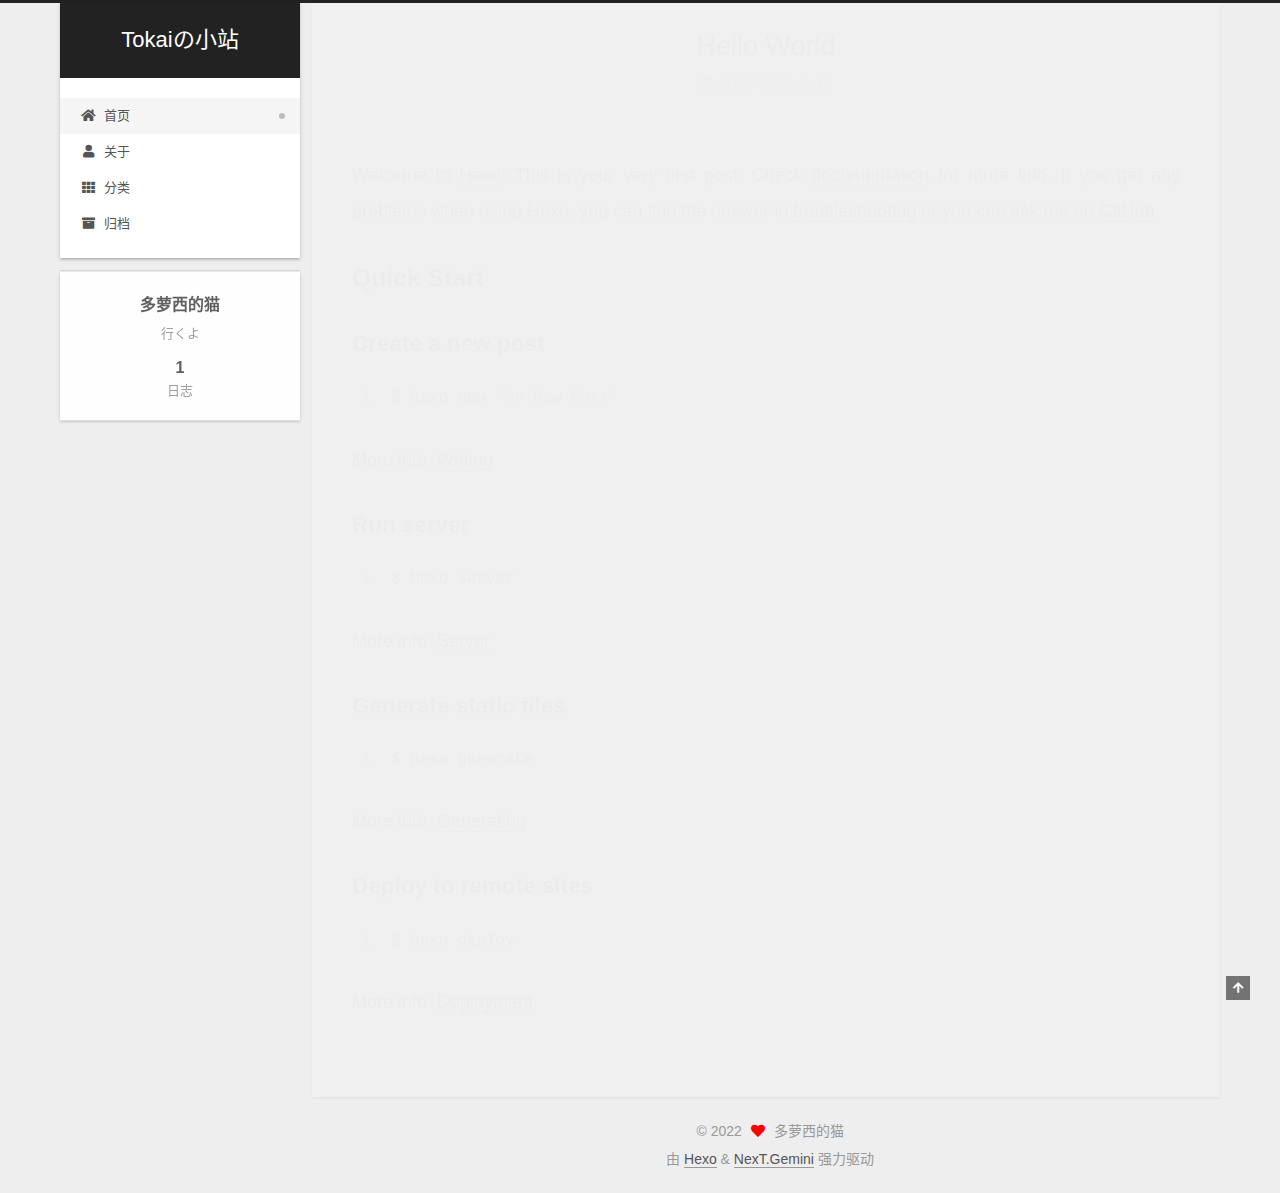
==== commit 48d2dbe6: "Site updated: 2022-10-10 20:03:59" ====
--- a/index.html
+++ b/index.html
@@ -6,8 +6,8 @@
 <meta name="theme-color" content="#222">
 <meta name="generator" content="Hexo 6.3.0">
   <link rel="apple-touch-icon" sizes="180x180" href="/images/apple-touch-icon-next.png">
-  <link rel="icon" type="image/png" sizes="32x32" href="D:\Tool\Blog\素材\网站图标\cat.svg">
-  <link rel="icon" type="image/png" sizes="16x16" href="D:\Tool\Blog\素材\网站图标\cat.svg">
+  <link rel="icon" type="image/png" sizes="32x32" href="D:\Tool\Blog\素材\网站图标\favicon-32x32.png">
+  <link rel="icon" type="image/png" sizes="16x16" href="D:\Tool\Blog\素材\网站图标\favicon-16x16.png">
   <link rel="mask-icon" href="/images/logo.svg" color="#222">
 
 <link rel="stylesheet" href="/css/main.css">
--- a/css/main.css
+++ b/css/main.css
@@ -1168,7 +1168,7 @@
 }
 .links-of-author a::before,
 .links-of-author span.exturl::before {
-  background: #1d05b1;
+  background: #ffff2b;
   border-radius: 50%;
   content: ' ';
   display: inline-block;
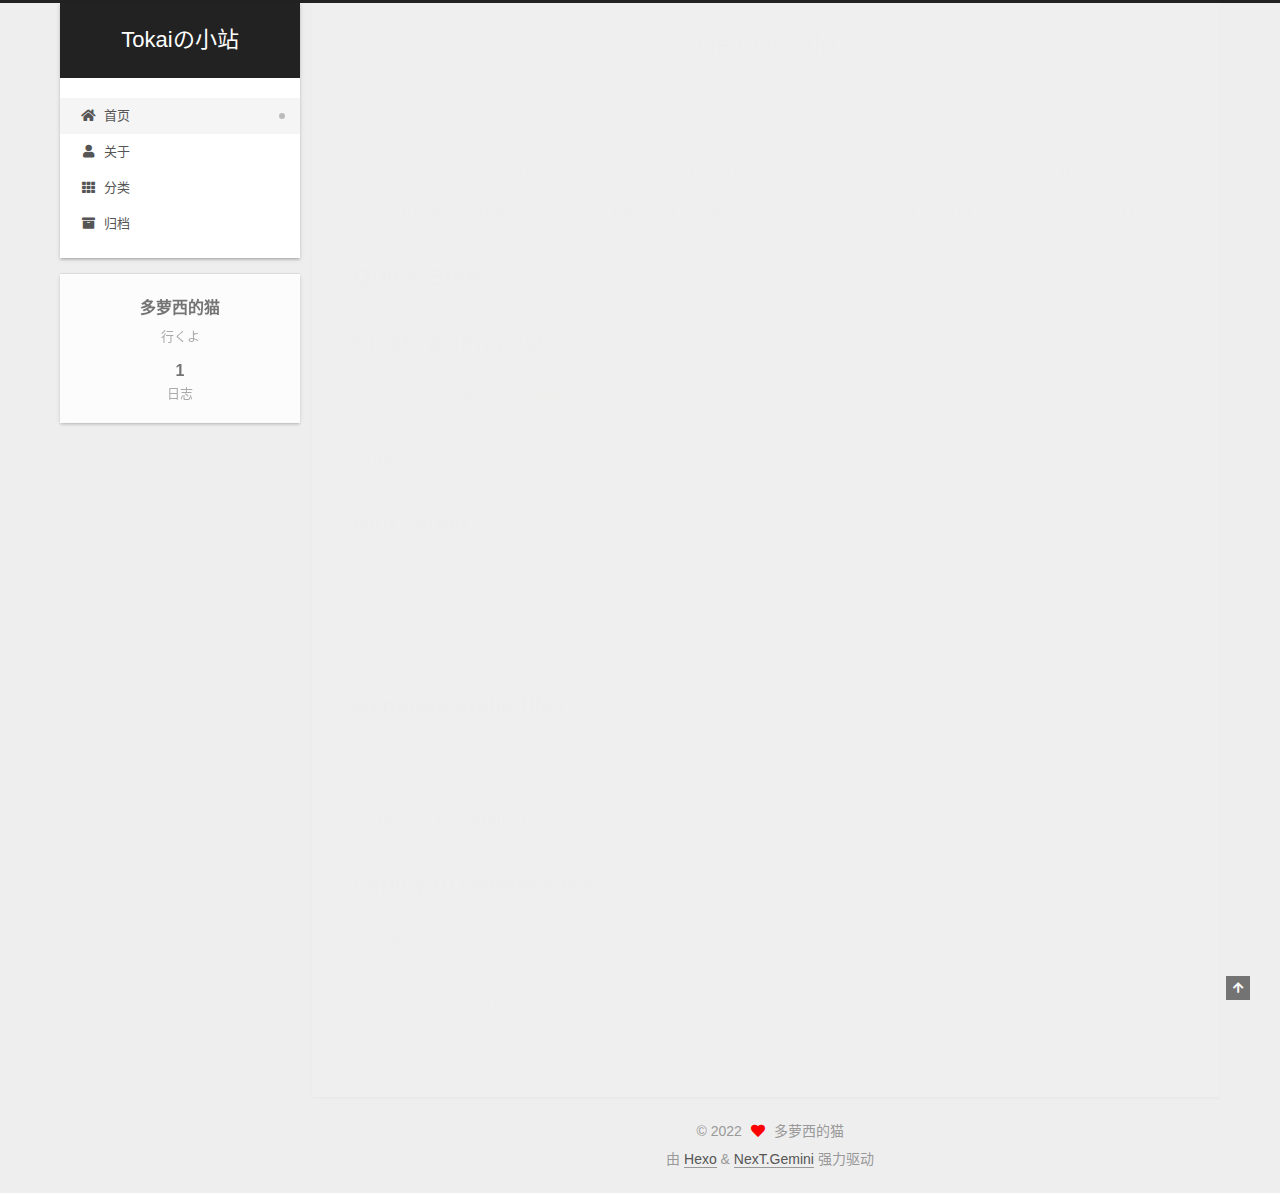
==== commit a2cec8ed: "Site updated: 2022-10-10 20:14:02" ====
--- a/index.html
+++ b/index.html
@@ -6,8 +6,8 @@
 <meta name="theme-color" content="#222">
 <meta name="generator" content="Hexo 6.3.0">
   <link rel="apple-touch-icon" sizes="180x180" href="/images/apple-touch-icon-next.png">
-  <link rel="icon" type="image/png" sizes="32x32" href="D:\Tool\Blog\素材\网站图标\favicon-32x32.png">
-  <link rel="icon" type="image/png" sizes="16x16" href="D:\Tool\Blog\素材\网站图标\favicon-16x16.png">
+  <link rel="icon" type="image/png" sizes="32x32" href="/images/favicon-32x32.png">
+  <link rel="icon" type="image/png" sizes="16x16" href="/images/favicon-16x16.png">
   <link rel="mask-icon" href="/images/logo.svg" color="#222">
 
 <link rel="stylesheet" href="/css/main.css">
--- a/css/main.css
+++ b/css/main.css
@@ -1168,7 +1168,7 @@
 }
 .links-of-author a::before,
 .links-of-author span.exturl::before {
-  background: #ffff2b;
+  background: #fbb42e;
   border-radius: 50%;
   content: ' ';
   display: inline-block;
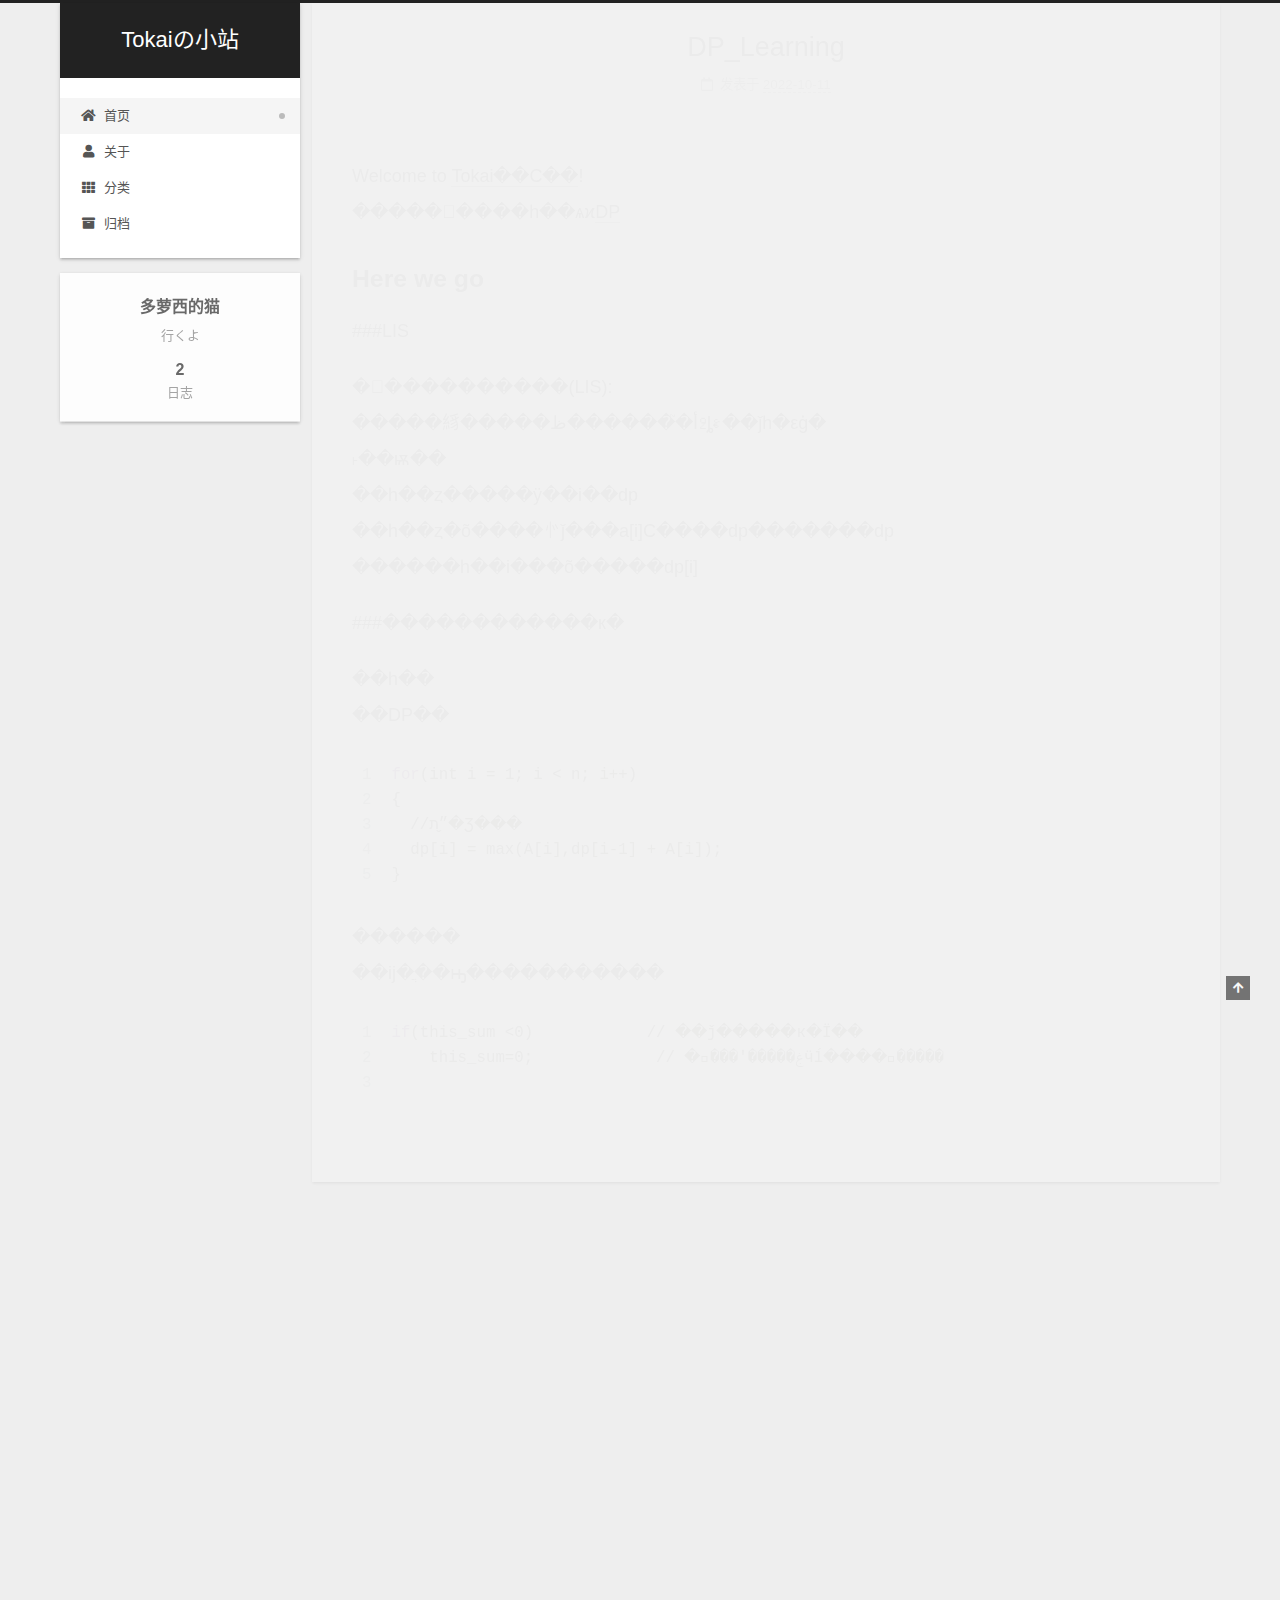
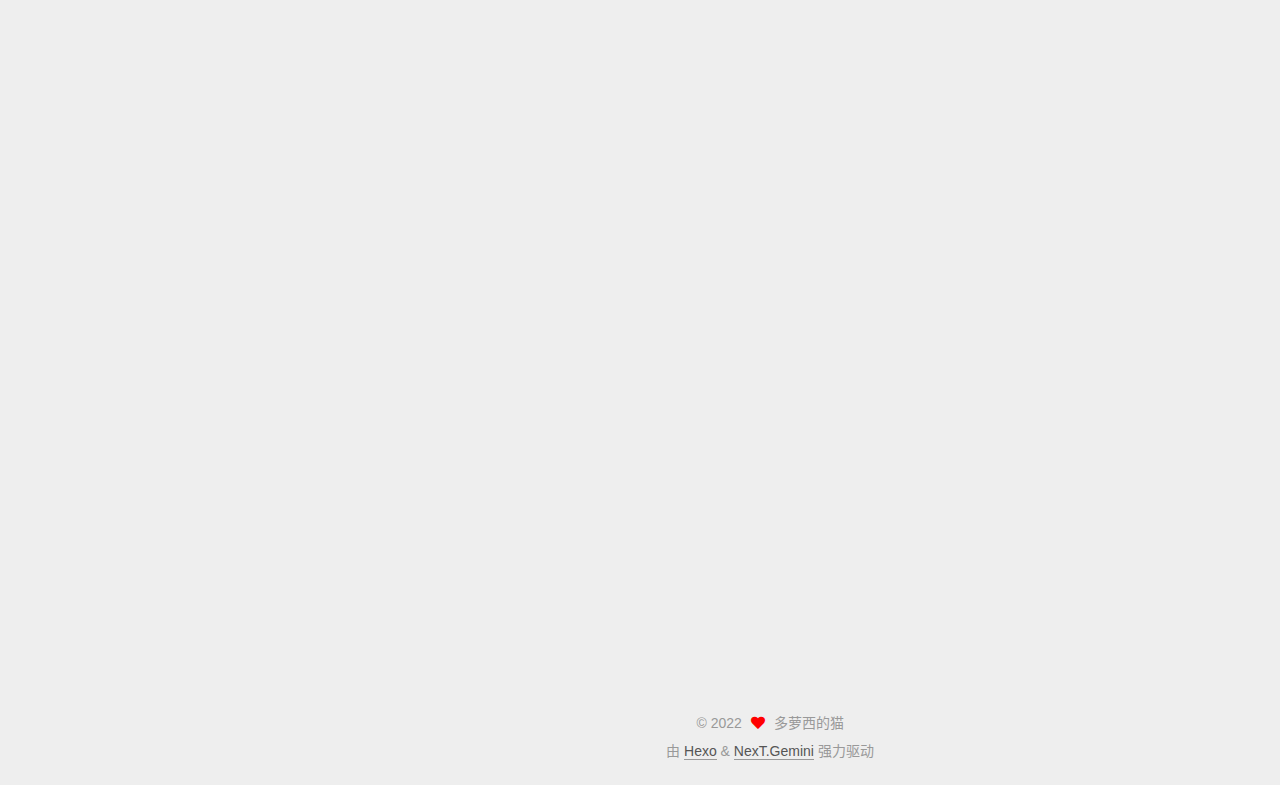
==== commit 49afc695: "Site updated: 2022-10-11 15:23:42" ====
--- a/index.html
+++ b/index.html
@@ -153,6 +153,72 @@
 
           <div class="content index posts-expand">
             
+      
+  
+  
+  <article itemscope itemtype="http://schema.org/Article" class="post-block" lang="zh-CN">
+    <link itemprop="mainEntityOfPage" href="http://example.com/2022/10/11/dp_learning/">
+
+    <span hidden itemprop="author" itemscope itemtype="http://schema.org/Person">
+      <meta itemprop="image" content="/images/avatar.gif">
+      <meta itemprop="name" content="多萝西的猫">
+      <meta itemprop="description" content="行くよ">
+    </span>
+
+    <span hidden itemprop="publisher" itemscope itemtype="http://schema.org/Organization">
+      <meta itemprop="name" content="Tokaiの小站">
+    </span>
+      <header class="post-header">
+        <h2 class="post-title" itemprop="name headline">
+          
+            <a href="/2022/10/11/dp_learning/" class="post-title-link" itemprop="url">DP_Learning</a>
+        </h2>
+
+        <div class="post-meta">
+            <span class="post-meta-item">
+              <span class="post-meta-item-icon">
+                <i class="far fa-calendar"></i>
+              </span>
+              <span class="post-meta-item-text">发表于</span>
+              
+
+              <time title="创建时间：2022-10-11 14:06:43 / 修改时间：15:22:37" itemprop="dateCreated datePublished" datetime="2022-10-11T14:06:43+08:00">2022-10-11</time>
+            </span>
+
+          
+
+        </div>
+      </header>
+
+    
+    
+    
+    <div class="post-body" itemprop="articleBody">
+
+      
+          <p>Welcome to <a target="_blank" rel="noopener" href="https://chenshare.top/">Tokai��С��</a>!<br>���������һ��ѧϰ<a target="_blank" rel="noopener" href="https://baike.baidu.com/item/%E5%8A%A8%E6%80%81%E8%A7%84%E5%88%92/529408">DP</a></p>
+<h2 id="Here-we-go"><a href="#Here-we-go" class="headerlink" title="Here we go"></a>Here we go</h2><p>###LIS</p>
+<p>�����������(LIS):<br>�����絼�����أ�֮������ظ߶ȴﲻ��ǰһ�εģ�<br>˫��ѭ��<br>��һ��ȥ�����ÿ��i��dp<br>��һ��ȥ�õ����㣺ǰ���a[i]С����dp�������dp<br>������һ��i���õ�����dp[i]</p>
+<p>###������������к�</p>
+<p>��һ��<br>��DP��</p>
+<figure class="highlight bash"><table><tr><td class="gutter"><pre><span class="line">1</span><br><span class="line">2</span><br><span class="line">3</span><br><span class="line">4</span><br><span class="line">5</span><br></pre></td><td class="code"><pre><span class="line"><span class="keyword">for</span>(int i = 1; i &lt; n; i++)</span><br><span class="line">&#123;</span><br><span class="line">  //״̬ת�Ʒ���</span><br><span class="line">  dp[i] = max(A[i],dp[i-1] + A[i]); </span><br><span class="line">&#125; </span><br></pre></td></tr></table></figure>
+
+<p>������<br>��ĳ�ֲ��ԣ�����������</p>
+<figure class="highlight bash"><table><tr><td class="gutter"><pre><span class="line">1</span><br><span class="line">2</span><br><span class="line">3</span><br></pre></td><td class="code"><pre><span class="line"><span class="keyword">if</span>(this_sum &lt;0)            // ��ǰ�����к�Ϊ��</span><br><span class="line">    this_sum=0;             // �򲻿���ʹ�����ۼӵĺ����󣬹�����</span><br><span class="line"></span><br></pre></td></tr></table></figure>
+      
+    </div>
+
+    
+    
+    
+      <footer class="post-footer">
+        <div class="post-eof"></div>
+      </footer>
+  </article>
+  
+  
+  
+
       
   
   
@@ -289,7 +355,7 @@
       <div class="site-state-item site-state-posts">
           <a href="/archives/">
         
-          <span class="site-state-item-count">1</span>
+          <span class="site-state-item-count">2</span>
           <span class="site-state-item-name">日志</span>
         </a>
       </div>
--- a/css/main.css
+++ b/css/main.css
@@ -1168,7 +1168,7 @@
 }
 .links-of-author a::before,
 .links-of-author span.exturl::before {
-  background: #fbb42e;
+  background: #47ff0f;
   border-radius: 50%;
   content: ' ';
   display: inline-block;
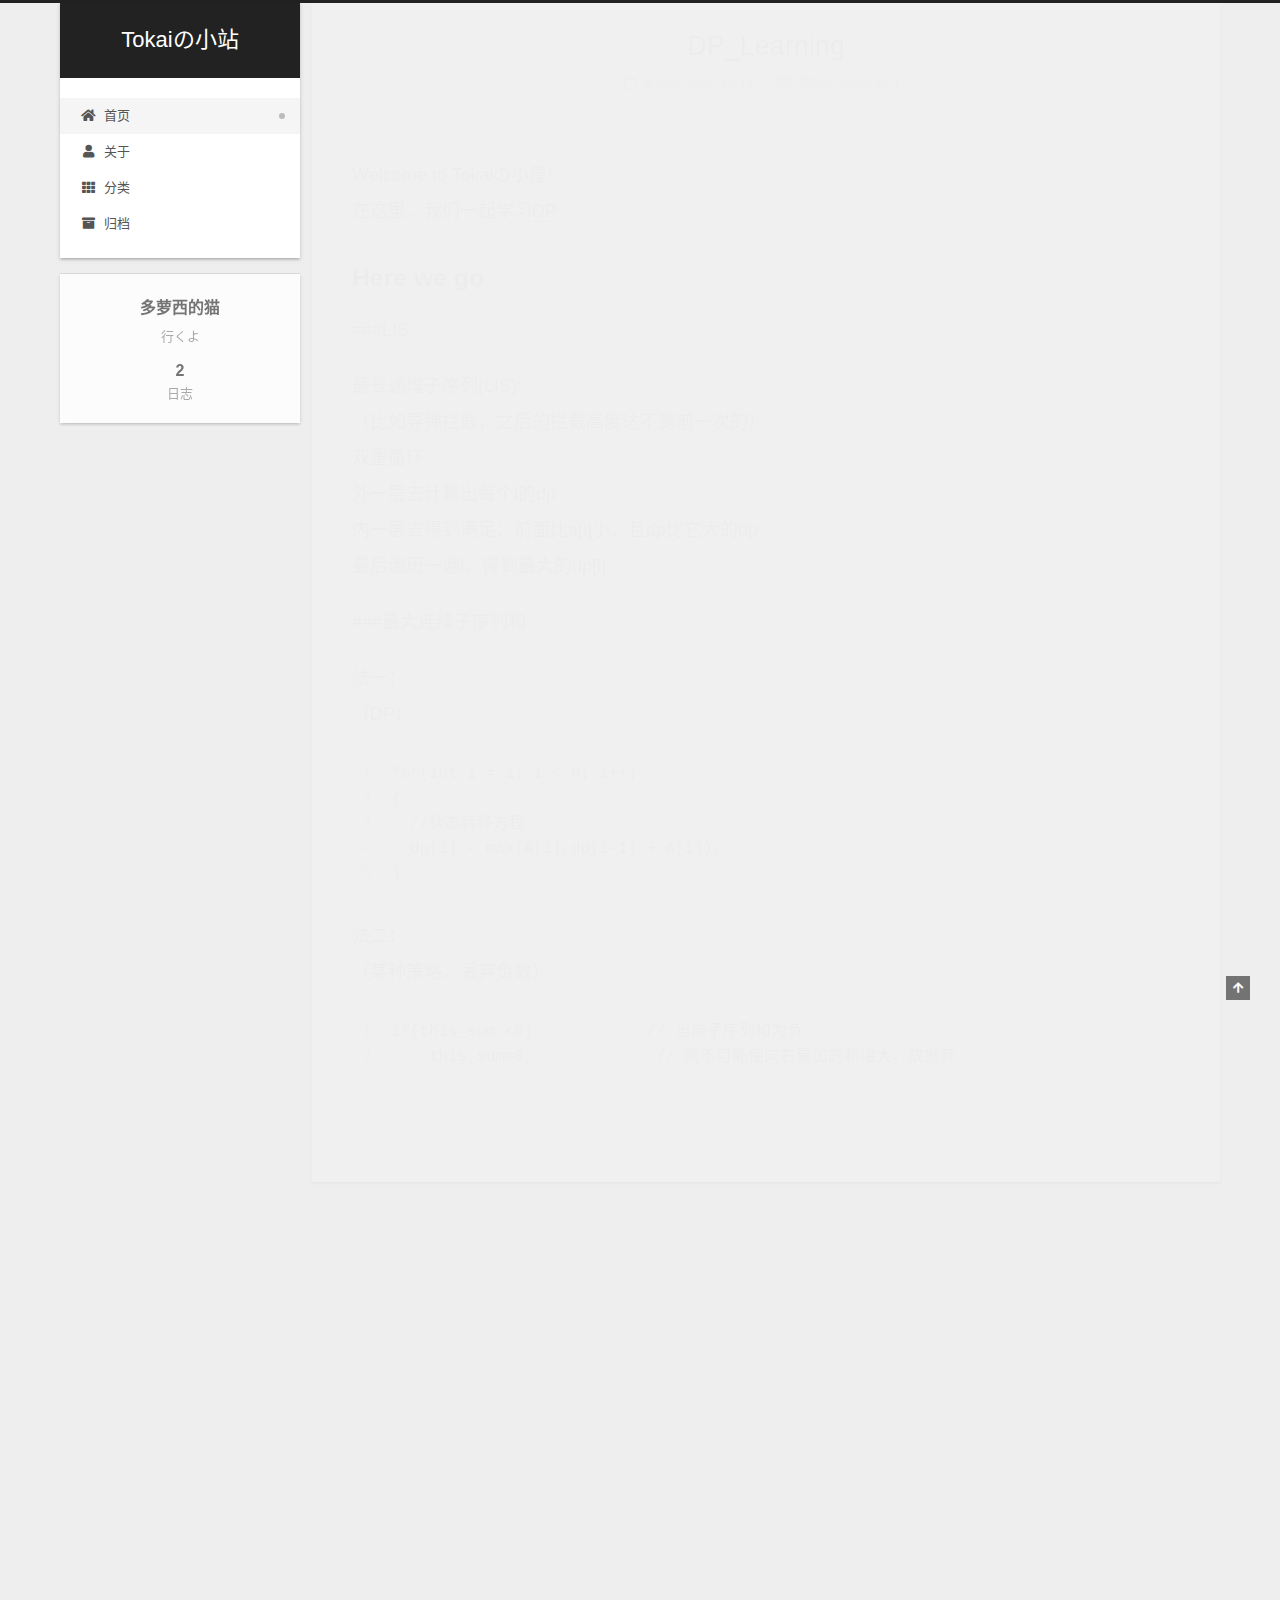
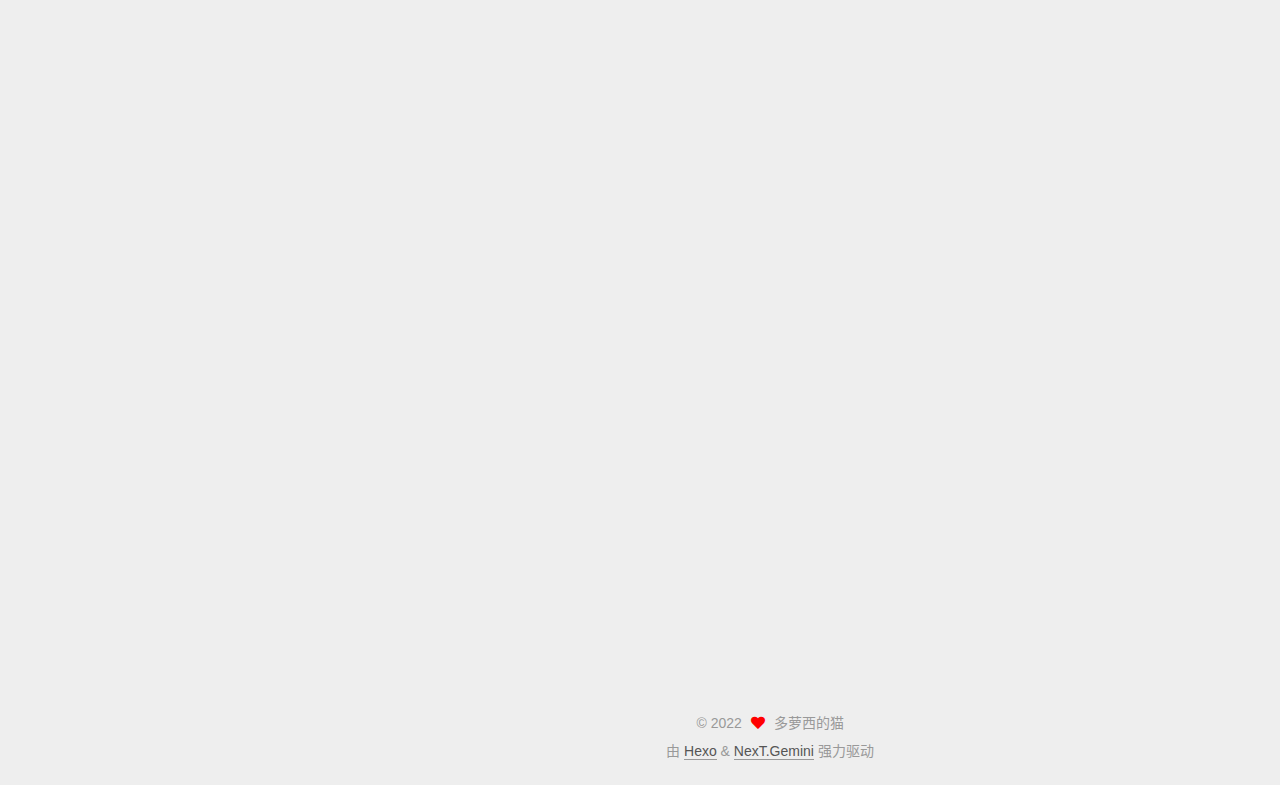
==== commit 531d96b0: "Site updated: 2022-10-12 20:49:28" ====
--- a/index.html
+++ b/index.html
@@ -180,10 +180,16 @@
                 <i class="far fa-calendar"></i>
               </span>
               <span class="post-meta-item-text">发表于</span>
-              
-
-              <time title="创建时间：2022-10-11 14:06:43 / 修改时间：15:22:37" itemprop="dateCreated datePublished" datetime="2022-10-11T14:06:43+08:00">2022-10-11</time>
+
+              <time title="创建时间：2022-10-11 14:06:43" itemprop="dateCreated datePublished" datetime="2022-10-11T14:06:43+08:00">2022-10-11</time>
             </span>
+              <span class="post-meta-item">
+                <span class="post-meta-item-icon">
+                  <i class="far fa-calendar-check"></i>
+                </span>
+                <span class="post-meta-item-text">更新于</span>
+                <time title="修改时间：2022-10-12 20:49:05" itemprop="dateModified" datetime="2022-10-12T20:49:05+08:00">2022-10-12</time>
+              </span>
 
           
 
@@ -196,15 +202,15 @@
     <div class="post-body" itemprop="articleBody">
 
       
-          <p>Welcome to <a target="_blank" rel="noopener" href="https://chenshare.top/">Tokai��С��</a>!<br>���������һ��ѧϰ<a target="_blank" rel="noopener" href="https://baike.baidu.com/item/%E5%8A%A8%E6%80%81%E8%A7%84%E5%88%92/529408">DP</a></p>
+          <p>Welcome to <a target="_blank" rel="noopener" href="https://chenshare.top/">Tokaiの小屋</a>!<br>在这里，我们一起学习<a target="_blank" rel="noopener" href="https://baike.baidu.com/item/%E5%8A%A8%E6%80%81%E8%A7%84%E5%88%92/529408">DP</a></p>
 <h2 id="Here-we-go"><a href="#Here-we-go" class="headerlink" title="Here we go"></a>Here we go</h2><p>###LIS</p>
-<p>�����������(LIS):<br>�����絼�����أ�֮������ظ߶ȴﲻ��ǰһ�εģ�<br>˫��ѭ��<br>��һ��ȥ�����ÿ��i��dp<br>��һ��ȥ�õ����㣺ǰ���a[i]С����dp�������dp<br>������һ��i���õ�����dp[i]</p>
-<p>###������������к�</p>
-<p>��һ��<br>��DP��</p>
-<figure class="highlight bash"><table><tr><td class="gutter"><pre><span class="line">1</span><br><span class="line">2</span><br><span class="line">3</span><br><span class="line">4</span><br><span class="line">5</span><br></pre></td><td class="code"><pre><span class="line"><span class="keyword">for</span>(int i = 1; i &lt; n; i++)</span><br><span class="line">&#123;</span><br><span class="line">  //״̬ת�Ʒ���</span><br><span class="line">  dp[i] = max(A[i],dp[i-1] + A[i]); </span><br><span class="line">&#125; </span><br></pre></td></tr></table></figure>
-
-<p>������<br>��ĳ�ֲ��ԣ�����������</p>
-<figure class="highlight bash"><table><tr><td class="gutter"><pre><span class="line">1</span><br><span class="line">2</span><br><span class="line">3</span><br></pre></td><td class="code"><pre><span class="line"><span class="keyword">if</span>(this_sum &lt;0)            // ��ǰ�����к�Ϊ��</span><br><span class="line">    this_sum=0;             // �򲻿���ʹ�����ۼӵĺ����󣬹�����</span><br><span class="line"></span><br></pre></td></tr></table></figure>
+<p>最长递增子序列(LIS):<br>（比如导弹拦截，之后的拦截高度达不到前一次的）<br>双重循环<br>外一层去计算出每个i的dp<br>内一层去得到满足：前面比a[i]小，且dp比它大的dp<br>最后遍历一遍i，得到最大的dp[i]</p>
+<p>###最大连续子序列和</p>
+<p>法一：<br>（DP）</p>
+<figure class="highlight bash"><table><tr><td class="gutter"><pre><span class="line">1</span><br><span class="line">2</span><br><span class="line">3</span><br><span class="line">4</span><br><span class="line">5</span><br></pre></td><td class="code"><pre><span class="line"><span class="keyword">for</span>(int i = 1; i &lt; n; i++)</span><br><span class="line">&#123;</span><br><span class="line">  //状态转移方程</span><br><span class="line">  dp[i] = max(A[i],dp[i-1] + A[i]); </span><br><span class="line">&#125; </span><br></pre></td></tr></table></figure>
+
+<p>法二：<br>（某种策略，丢弃负数）</p>
+<figure class="highlight bash"><table><tr><td class="gutter"><pre><span class="line">1</span><br><span class="line">2</span><br><span class="line">3</span><br></pre></td><td class="code"><pre><span class="line"><span class="keyword">if</span>(this_sum &lt;0)            // 当前子序列和为负</span><br><span class="line">    this_sum=0;             // 则不可能使向右累加的和增大，故抛弃</span><br><span class="line"></span><br></pre></td></tr></table></figure>
       
     </div>
 
--- a/css/main.css
+++ b/css/main.css
@@ -1168,7 +1168,7 @@
 }
 .links-of-author a::before,
 .links-of-author span.exturl::before {
-  background: #47ff0f;
+  background: #251ac8;
   border-radius: 50%;
   content: ' ';
   display: inline-block;
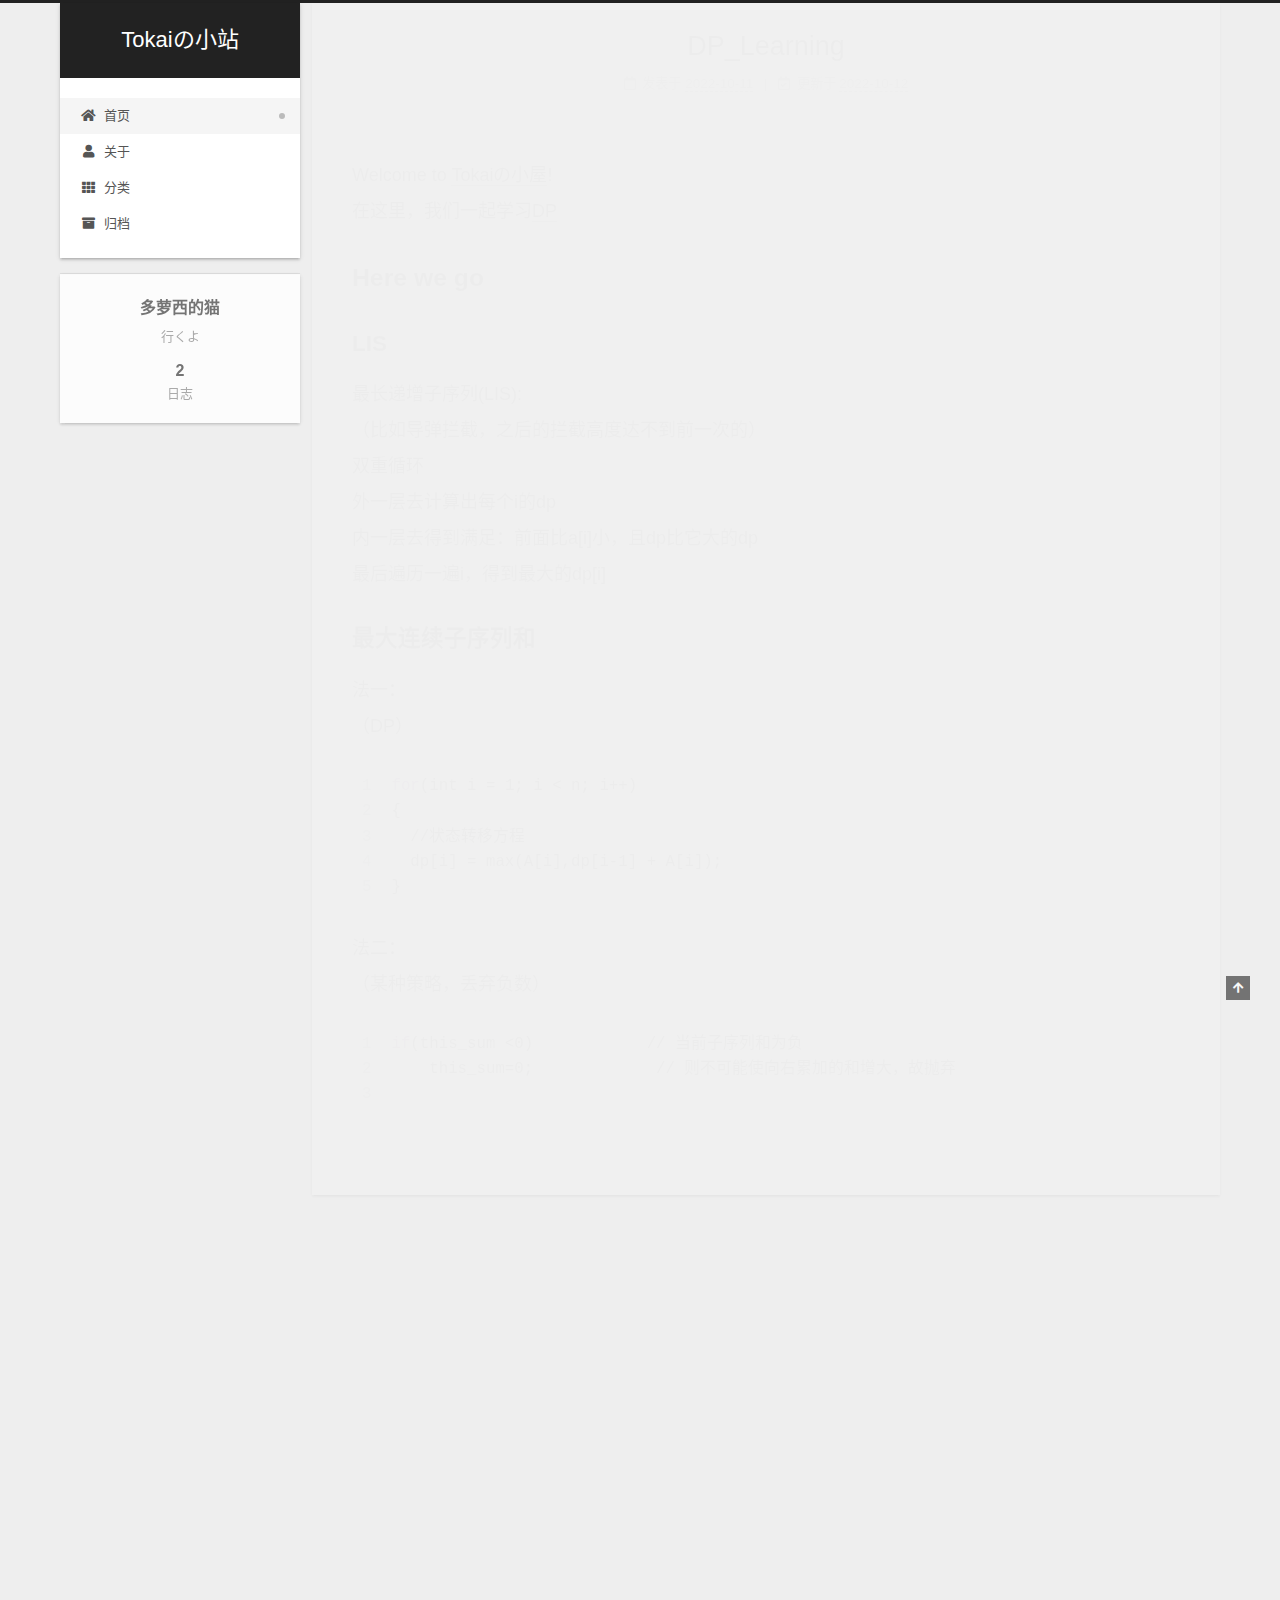
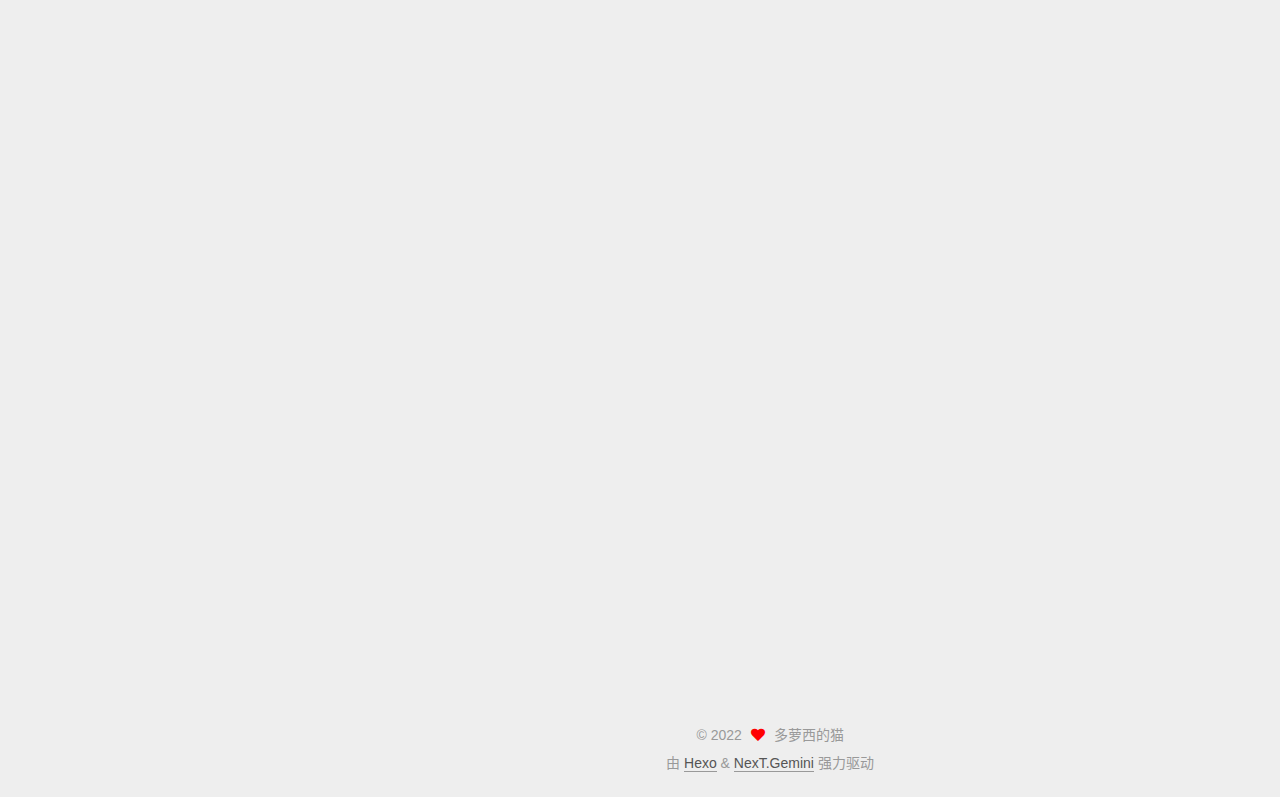
==== commit 8fac7517: "Site updated: 2022-10-12 20:51:47" ====
--- a/index.html
+++ b/index.html
@@ -188,7 +188,7 @@
                   <i class="far fa-calendar-check"></i>
                 </span>
                 <span class="post-meta-item-text">更新于</span>
-                <time title="修改时间：2022-10-12 20:49:05" itemprop="dateModified" datetime="2022-10-12T20:49:05+08:00">2022-10-12</time>
+                <time title="修改时间：2022-10-12 20:51:30" itemprop="dateModified" datetime="2022-10-12T20:51:30+08:00">2022-10-12</time>
               </span>
 
           
@@ -203,10 +203,8 @@
 
       
           <p>Welcome to <a target="_blank" rel="noopener" href="https://chenshare.top/">Tokaiの小屋</a>!<br>在这里，我们一起学习<a target="_blank" rel="noopener" href="https://baike.baidu.com/item/%E5%8A%A8%E6%80%81%E8%A7%84%E5%88%92/529408">DP</a></p>
-<h2 id="Here-we-go"><a href="#Here-we-go" class="headerlink" title="Here we go"></a>Here we go</h2><p>###LIS</p>
-<p>最长递增子序列(LIS):<br>（比如导弹拦截，之后的拦截高度达不到前一次的）<br>双重循环<br>外一层去计算出每个i的dp<br>内一层去得到满足：前面比a[i]小，且dp比它大的dp<br>最后遍历一遍i，得到最大的dp[i]</p>
-<p>###最大连续子序列和</p>
-<p>法一：<br>（DP）</p>
+<h2 id="Here-we-go"><a href="#Here-we-go" class="headerlink" title="Here we go"></a>Here we go</h2><h3 id="LIS"><a href="#LIS" class="headerlink" title="LIS"></a>LIS</h3><p>最长递增子序列(LIS):<br>（比如导弹拦截，之后的拦截高度达不到前一次的）<br>双重循环<br>外一层去计算出每个i的dp<br>内一层去得到满足：前面比a[i]小，且dp比它大的dp<br>最后遍历一遍i，得到最大的dp[i]</p>
+<h3 id="最大连续子序列和"><a href="#最大连续子序列和" class="headerlink" title="最大连续子序列和"></a>最大连续子序列和</h3><p>法一：<br>（DP）</p>
 <figure class="highlight bash"><table><tr><td class="gutter"><pre><span class="line">1</span><br><span class="line">2</span><br><span class="line">3</span><br><span class="line">4</span><br><span class="line">5</span><br></pre></td><td class="code"><pre><span class="line"><span class="keyword">for</span>(int i = 1; i &lt; n; i++)</span><br><span class="line">&#123;</span><br><span class="line">  //状态转移方程</span><br><span class="line">  dp[i] = max(A[i],dp[i-1] + A[i]); </span><br><span class="line">&#125; </span><br></pre></td></tr></table></figure>
 
 <p>法二：<br>（某种策略，丢弃负数）</p>
--- a/css/main.css
+++ b/css/main.css
@@ -1168,7 +1168,7 @@
 }
 .links-of-author a::before,
 .links-of-author span.exturl::before {
-  background: #251ac8;
+  background: #498aff;
   border-radius: 50%;
   content: ' ';
   display: inline-block;
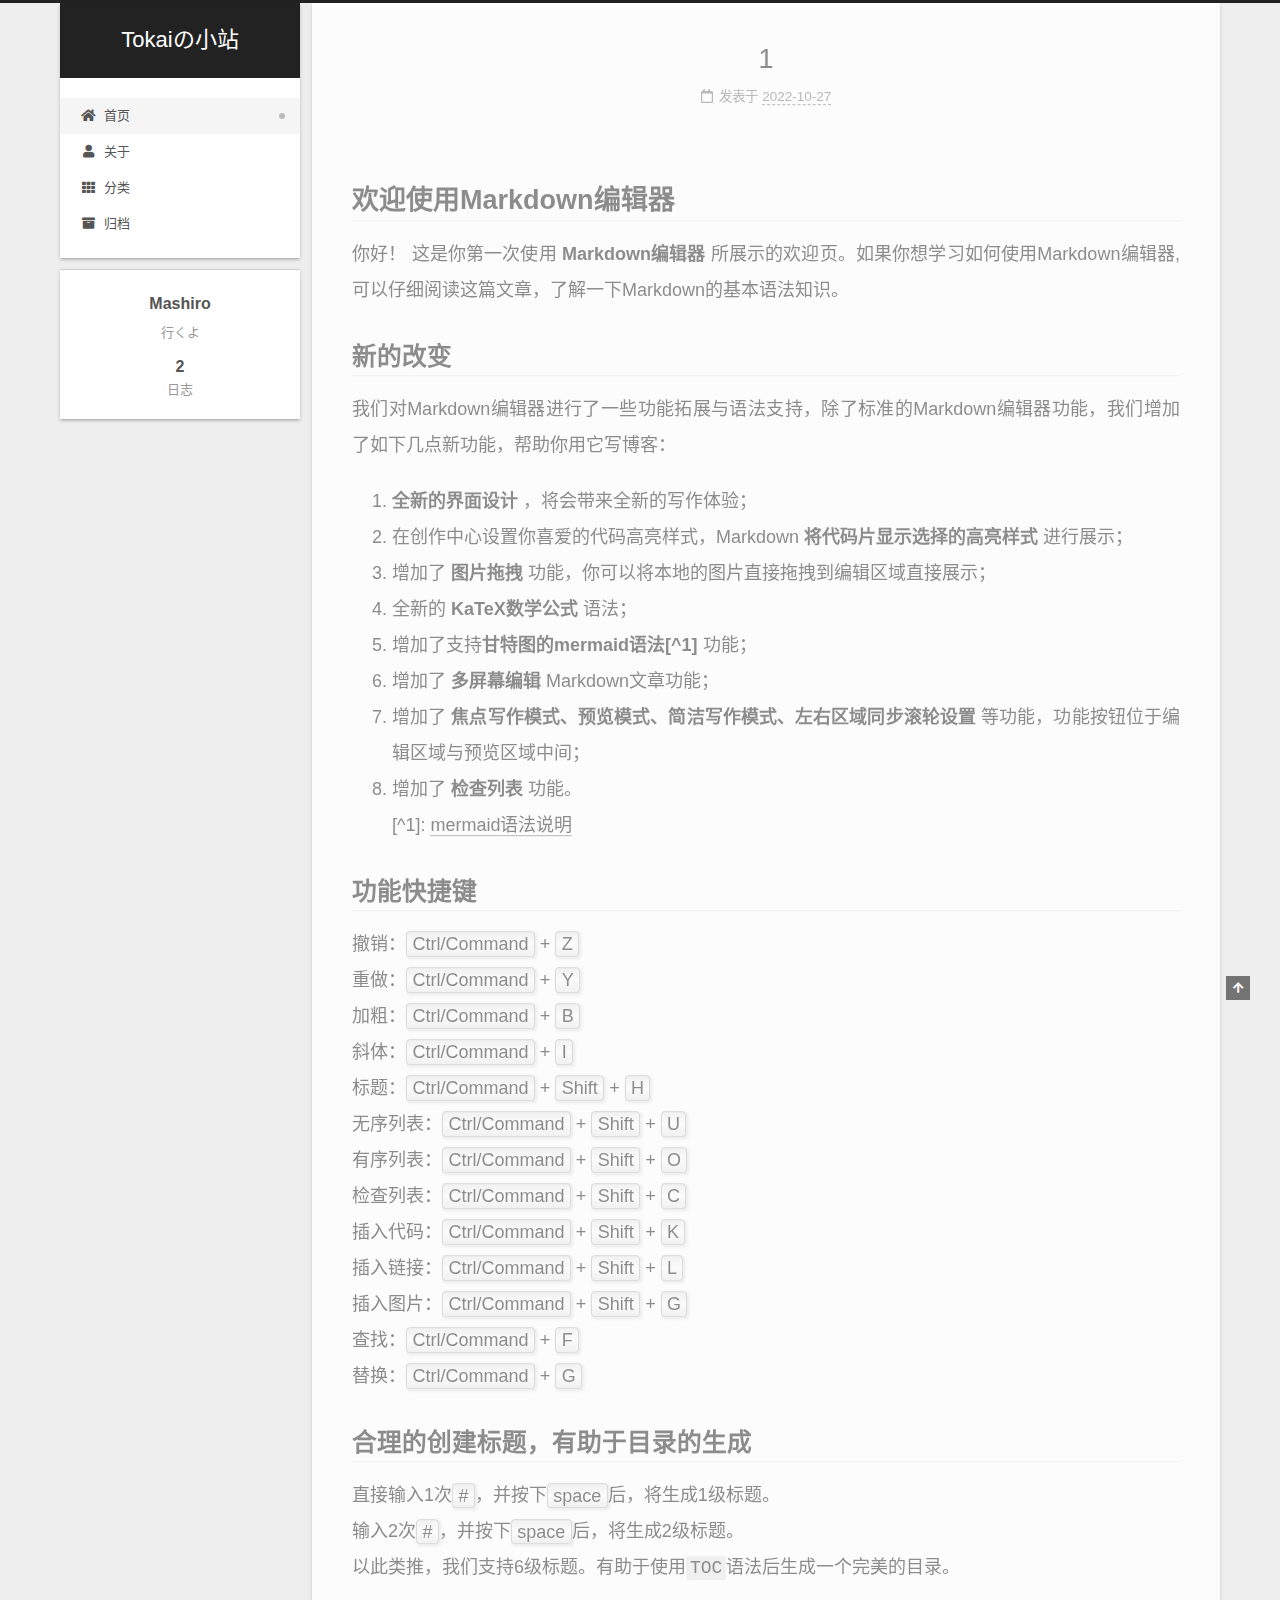
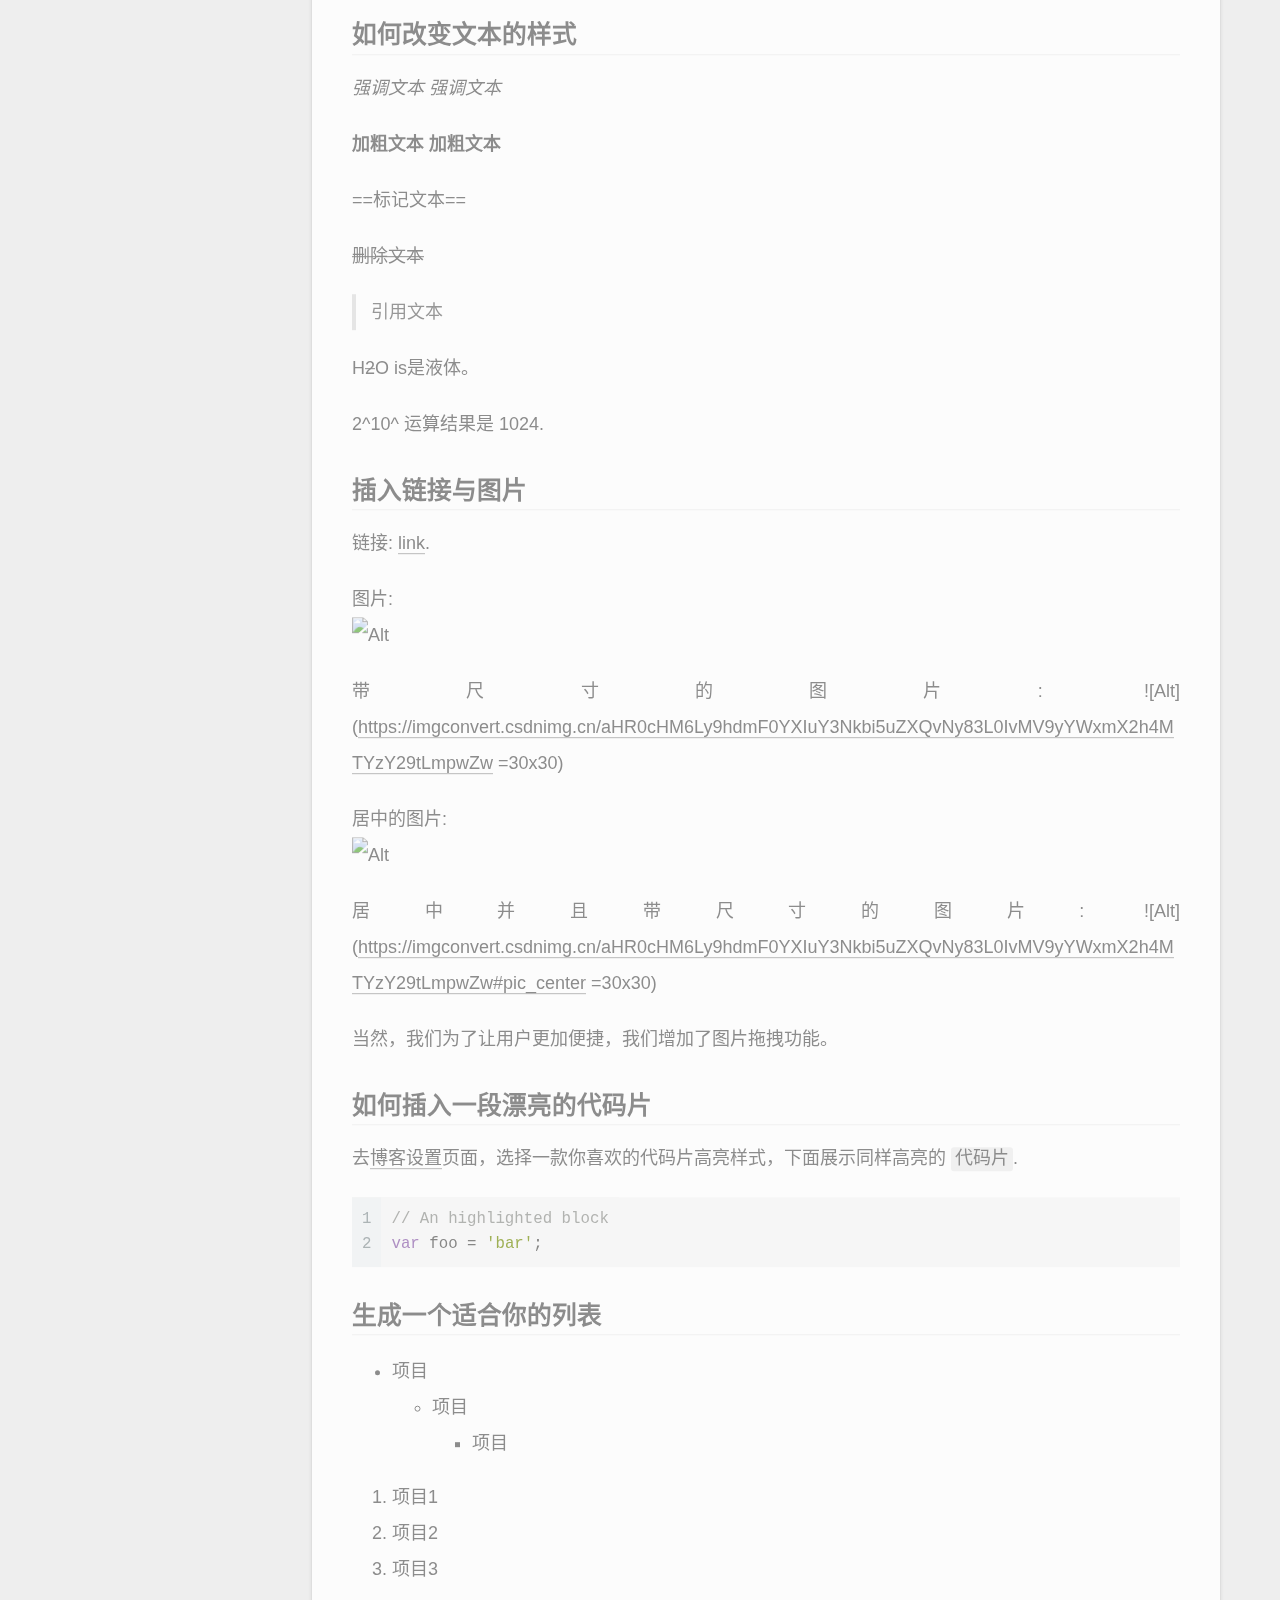
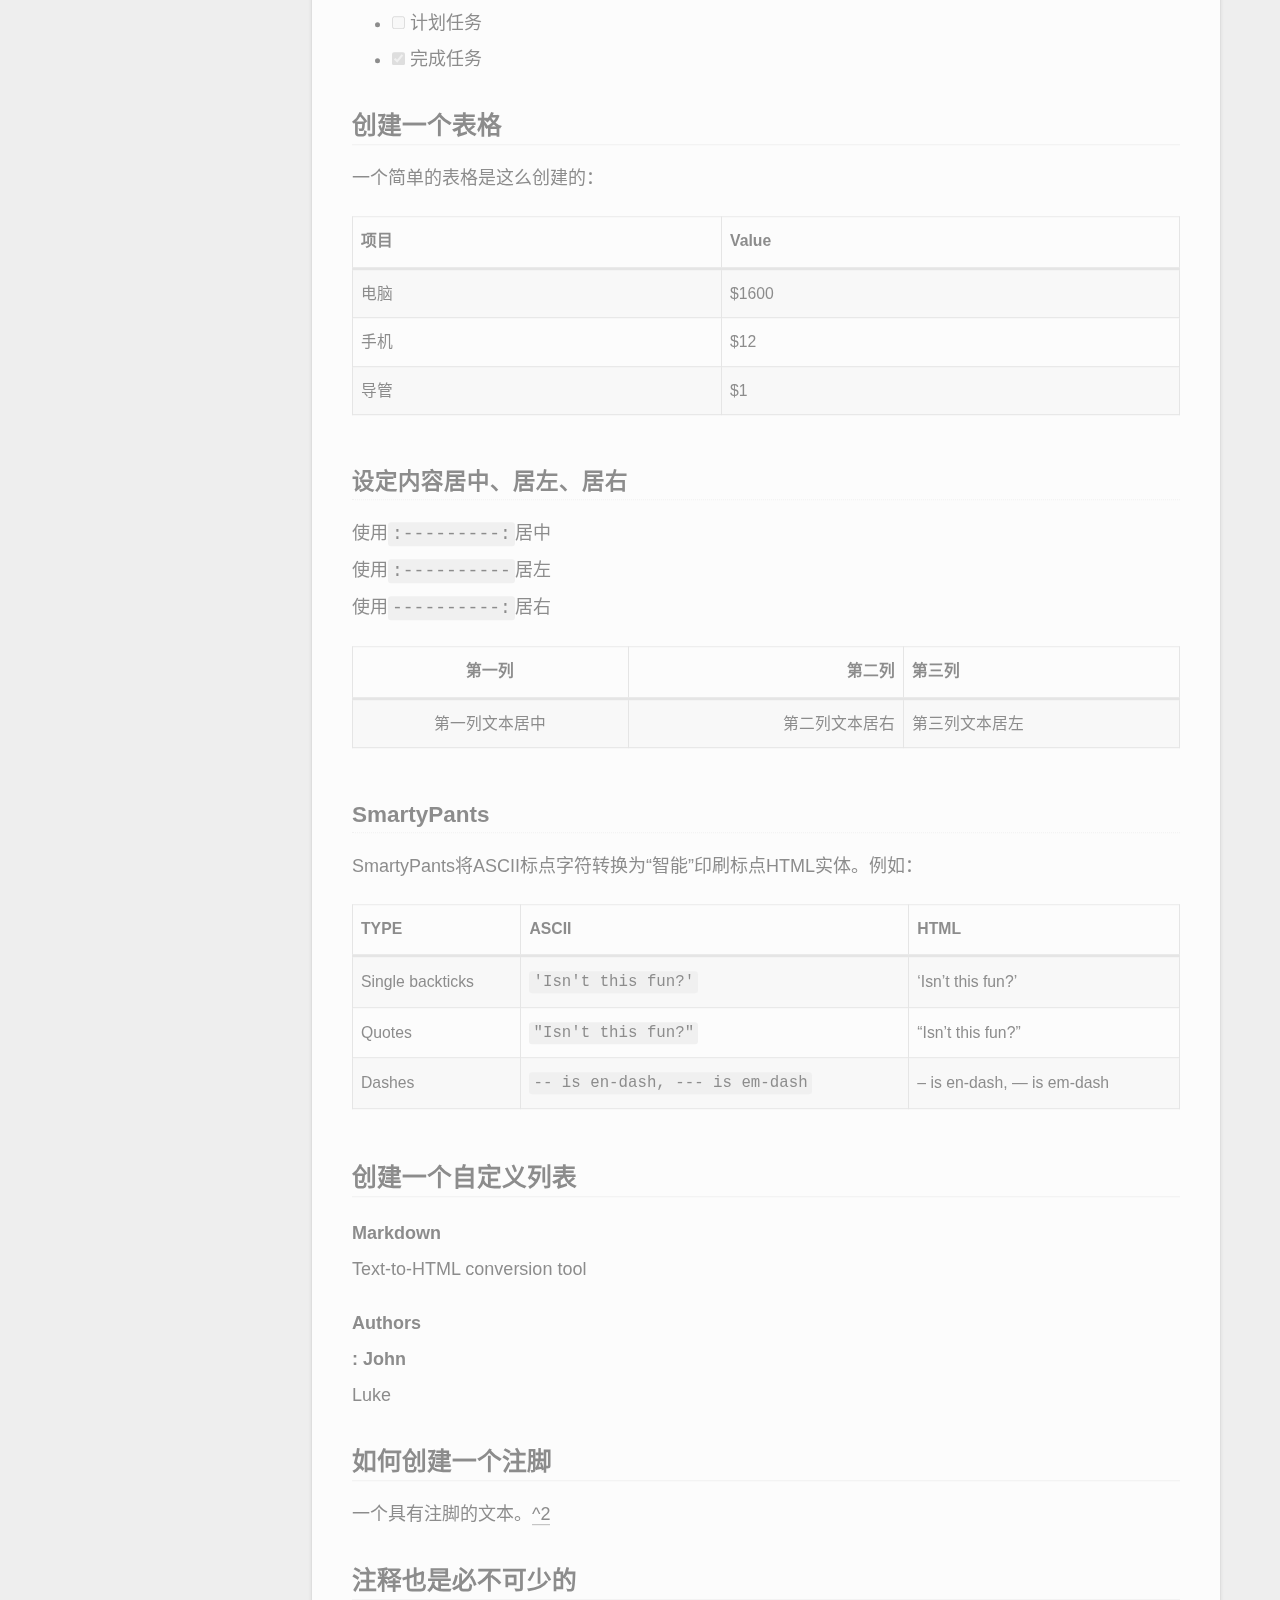
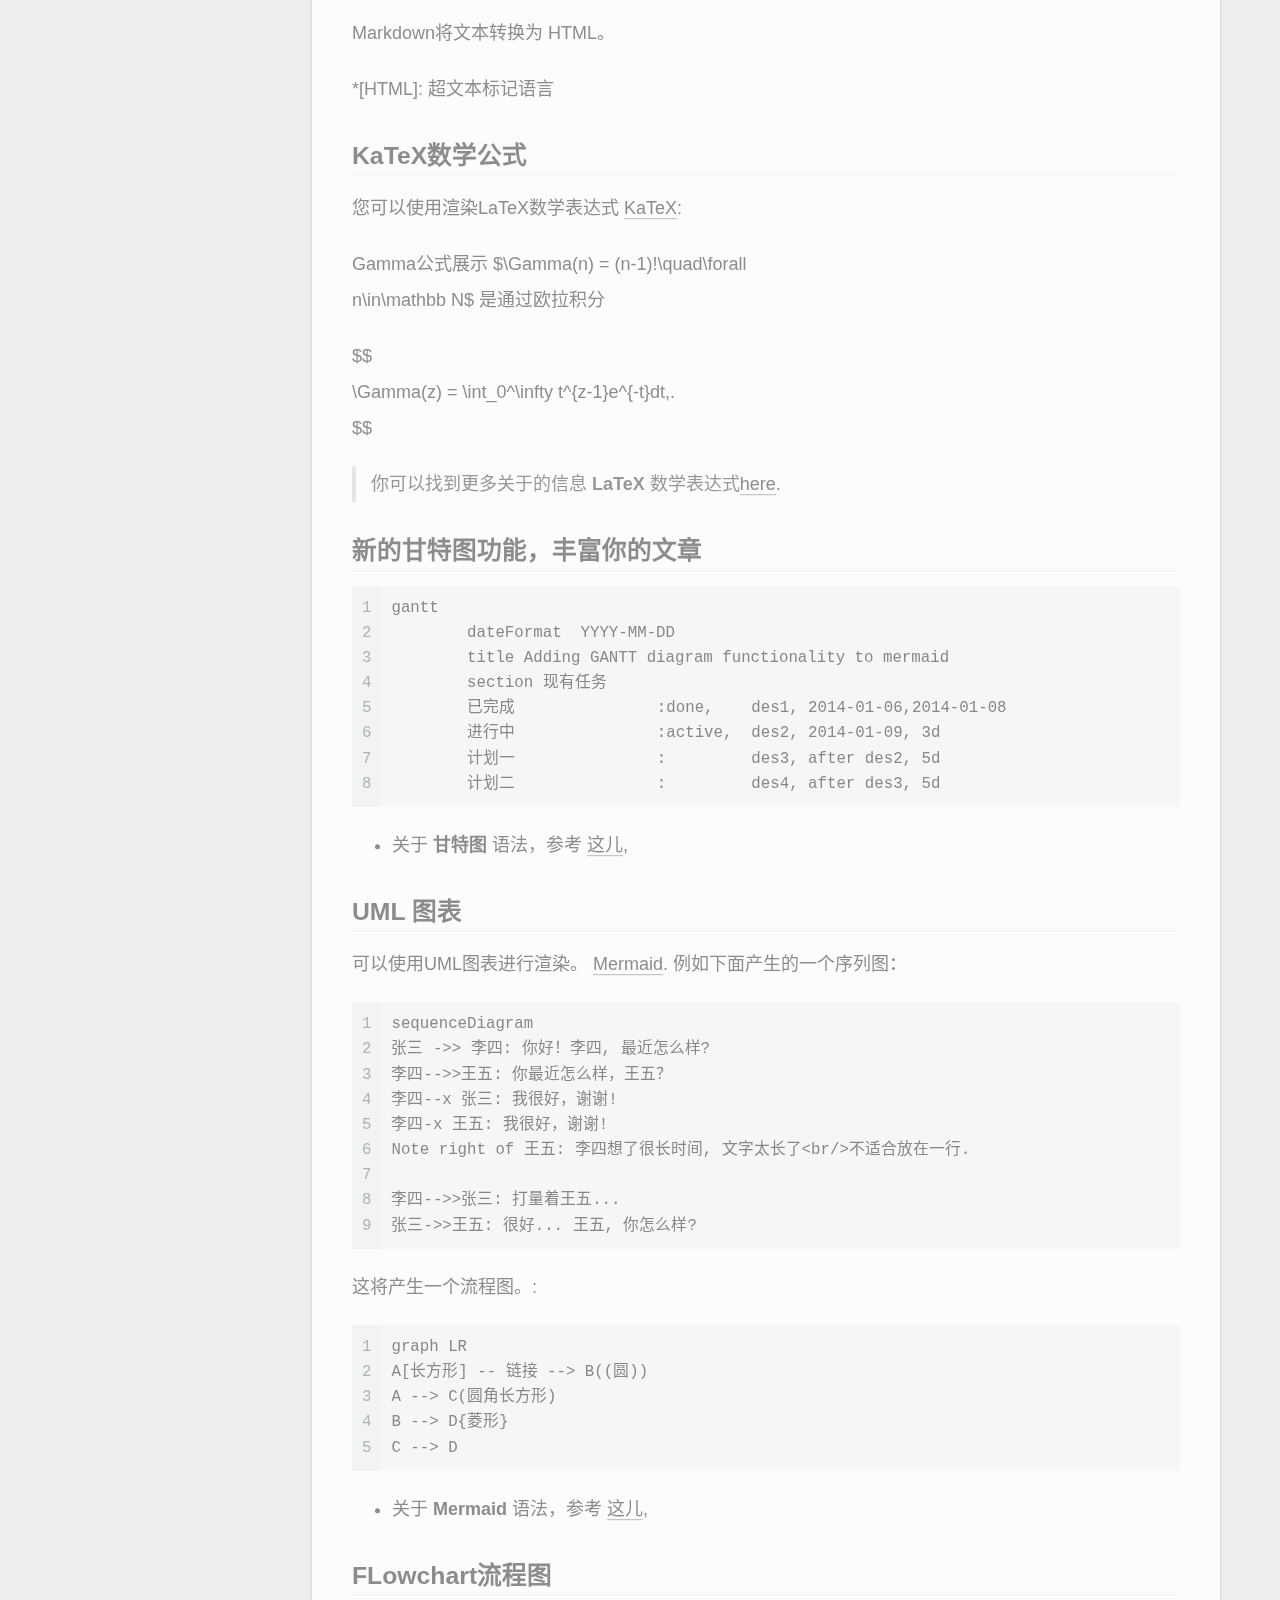
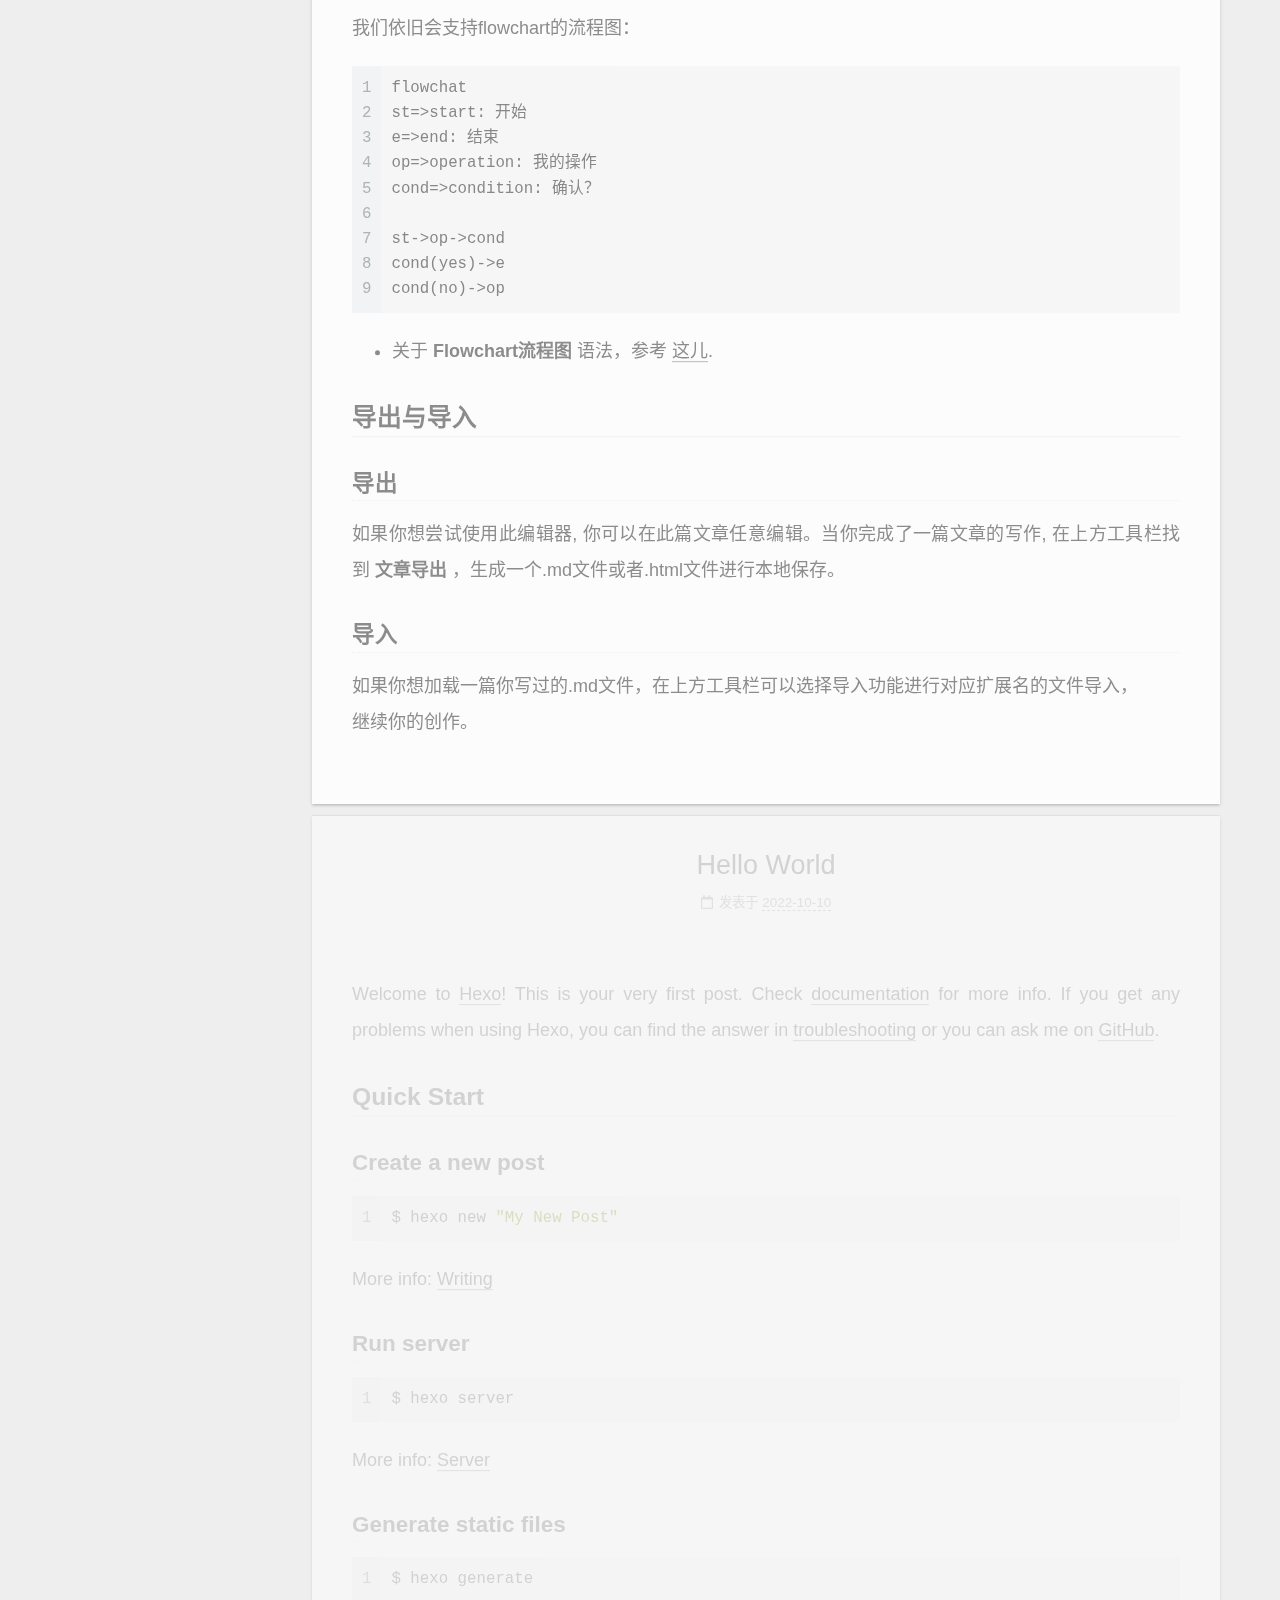
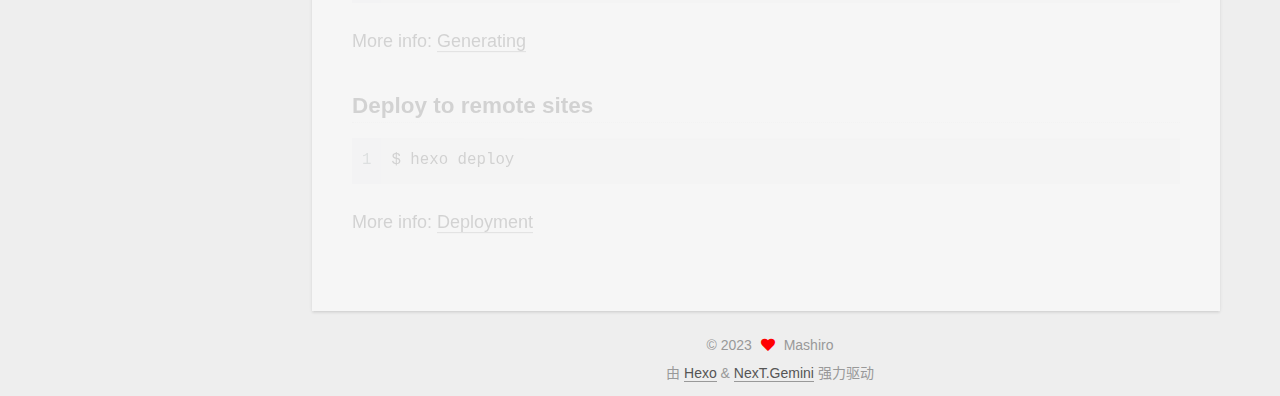
==== commit 63f6f25b: "Site updated: 2023-07-21 22:32:29" ====
--- a/index.html
+++ b/index.html
@@ -27,7 +27,7 @@
 <meta property="og:site_name" content="Tokaiの小站">
 <meta property="og:description" content="行くよ">
 <meta property="og:locale" content="zh_CN">
-<meta property="article:author" content="多萝西的猫">
+<meta property="article:author" content="Mashiro">
 <meta name="twitter:card" content="summary">
 
 <link rel="canonical" href="http://example.com/">
@@ -157,11 +157,11 @@
   
   
   <article itemscope itemtype="http://schema.org/Article" class="post-block" lang="zh-CN">
-    <link itemprop="mainEntityOfPage" href="http://example.com/2022/10/11/dp_learning/">
+    <link itemprop="mainEntityOfPage" href="http://example.com/2022/10/27/001/">
 
     <span hidden itemprop="author" itemscope itemtype="http://schema.org/Person">
       <meta itemprop="image" content="/images/avatar.gif">
-      <meta itemprop="name" content="多萝西的猫">
+      <meta itemprop="name" content="Mashiro">
       <meta itemprop="description" content="行くよ">
     </span>
 
@@ -171,7 +171,7 @@
       <header class="post-header">
         <h2 class="post-title" itemprop="name headline">
           
-            <a href="/2022/10/11/dp_learning/" class="post-title-link" itemprop="url">DP_Learning</a>
+            <a href="/2022/10/27/001/" class="post-title-link" itemprop="url">1</a>
         </h2>
 
         <div class="post-meta">
@@ -180,16 +180,10 @@
                 <i class="far fa-calendar"></i>
               </span>
               <span class="post-meta-item-text">发表于</span>
-
-              <time title="创建时间：2022-10-11 14:06:43" itemprop="dateCreated datePublished" datetime="2022-10-11T14:06:43+08:00">2022-10-11</time>
+              
+
+              <time title="创建时间：2022-10-27 11:13:27 / 修改时间：11:58:31" itemprop="dateCreated datePublished" datetime="2022-10-27T11:13:27+08:00">2022-10-27</time>
             </span>
-              <span class="post-meta-item">
-                <span class="post-meta-item-icon">
-                  <i class="far fa-calendar-check"></i>
-                </span>
-                <span class="post-meta-item-text">更新于</span>
-                <time title="修改时间：2022-10-12 20:51:30" itemprop="dateModified" datetime="2022-10-12T20:51:30+08:00">2022-10-12</time>
-              </span>
 
           
 
@@ -202,13 +196,148 @@
     <div class="post-body" itemprop="articleBody">
 
       
-          <p>Welcome to <a target="_blank" rel="noopener" href="https://chenshare.top/">Tokaiの小屋</a>!<br>在这里，我们一起学习<a target="_blank" rel="noopener" href="https://baike.baidu.com/item/%E5%8A%A8%E6%80%81%E8%A7%84%E5%88%92/529408">DP</a></p>
-<h2 id="Here-we-go"><a href="#Here-we-go" class="headerlink" title="Here we go"></a>Here we go</h2><h3 id="LIS"><a href="#LIS" class="headerlink" title="LIS"></a>LIS</h3><p>最长递增子序列(LIS):<br>（比如导弹拦截，之后的拦截高度达不到前一次的）<br>双重循环<br>外一层去计算出每个i的dp<br>内一层去得到满足：前面比a[i]小，且dp比它大的dp<br>最后遍历一遍i，得到最大的dp[i]</p>
-<h3 id="最大连续子序列和"><a href="#最大连续子序列和" class="headerlink" title="最大连续子序列和"></a>最大连续子序列和</h3><p>法一：<br>（DP）</p>
-<figure class="highlight bash"><table><tr><td class="gutter"><pre><span class="line">1</span><br><span class="line">2</span><br><span class="line">3</span><br><span class="line">4</span><br><span class="line">5</span><br></pre></td><td class="code"><pre><span class="line"><span class="keyword">for</span>(int i = 1; i &lt; n; i++)</span><br><span class="line">&#123;</span><br><span class="line">  //状态转移方程</span><br><span class="line">  dp[i] = max(A[i],dp[i-1] + A[i]); </span><br><span class="line">&#125; </span><br></pre></td></tr></table></figure>
-
-<p>法二：<br>（某种策略，丢弃负数）</p>
-<figure class="highlight bash"><table><tr><td class="gutter"><pre><span class="line">1</span><br><span class="line">2</span><br><span class="line">3</span><br></pre></td><td class="code"><pre><span class="line"><span class="keyword">if</span>(this_sum &lt;0)            // 当前子序列和为负</span><br><span class="line">    this_sum=0;             // 则不可能使向右累加的和增大，故抛弃</span><br><span class="line"></span><br></pre></td></tr></table></figure>
+          <h1 id="欢迎使用Markdown编辑器"><a href="#欢迎使用Markdown编辑器" class="headerlink" title="欢迎使用Markdown编辑器"></a>欢迎使用Markdown编辑器</h1><p>你好！ 这是你第一次使用 <strong>Markdown编辑器</strong> 所展示的欢迎页。如果你想学习如何使用Markdown编辑器, 可以仔细阅读这篇文章，了解一下Markdown的基本语法知识。</p>
+<h2 id="新的改变"><a href="#新的改变" class="headerlink" title="新的改变"></a>新的改变</h2><p>我们对Markdown编辑器进行了一些功能拓展与语法支持，除了标准的Markdown编辑器功能，我们增加了如下几点新功能，帮助你用它写博客：</p>
+<ol>
+<li><strong>全新的界面设计</strong> ，将会带来全新的写作体验；</li>
+<li>在创作中心设置你喜爱的代码高亮样式，Markdown <strong>将代码片显示选择的高亮样式</strong> 进行展示；</li>
+<li>增加了 <strong>图片拖拽</strong> 功能，你可以将本地的图片直接拖拽到编辑区域直接展示；</li>
+<li>全新的 <strong>KaTeX数学公式</strong> 语法；</li>
+<li>增加了支持<strong>甘特图的mermaid语法[^1]</strong> 功能；</li>
+<li>增加了 <strong>多屏幕编辑</strong> Markdown文章功能；</li>
+<li>增加了 <strong>焦点写作模式、预览模式、简洁写作模式、左右区域同步滚轮设置</strong> 等功能，功能按钮位于编辑区域与预览区域中间；</li>
+<li>增加了 <strong>检查列表</strong> 功能。<br> [^1]: <a target="_blank" rel="noopener" href="https://mermaidjs.github.io/">mermaid语法说明</a></li>
+</ol>
+<h2 id="功能快捷键"><a href="#功能快捷键" class="headerlink" title="功能快捷键"></a>功能快捷键</h2><p>撤销：<kbd>Ctrl/Command</kbd> + <kbd>Z</kbd><br>重做：<kbd>Ctrl/Command</kbd> + <kbd>Y</kbd><br>加粗：<kbd>Ctrl/Command</kbd> + <kbd>B</kbd><br>斜体：<kbd>Ctrl/Command</kbd> + <kbd>I</kbd><br>标题：<kbd>Ctrl/Command</kbd> + <kbd>Shift</kbd> + <kbd>H</kbd><br>无序列表：<kbd>Ctrl/Command</kbd> + <kbd>Shift</kbd> + <kbd>U</kbd><br>有序列表：<kbd>Ctrl/Command</kbd> + <kbd>Shift</kbd> + <kbd>O</kbd><br>检查列表：<kbd>Ctrl/Command</kbd> + <kbd>Shift</kbd> + <kbd>C</kbd><br>插入代码：<kbd>Ctrl/Command</kbd> + <kbd>Shift</kbd> + <kbd>K</kbd><br>插入链接：<kbd>Ctrl/Command</kbd> + <kbd>Shift</kbd> + <kbd>L</kbd><br>插入图片：<kbd>Ctrl/Command</kbd> + <kbd>Shift</kbd> + <kbd>G</kbd><br>查找：<kbd>Ctrl/Command</kbd> + <kbd>F</kbd><br>替换：<kbd>Ctrl/Command</kbd> + <kbd>G</kbd></p>
+<h2 id="合理的创建标题，有助于目录的生成"><a href="#合理的创建标题，有助于目录的生成" class="headerlink" title="合理的创建标题，有助于目录的生成"></a>合理的创建标题，有助于目录的生成</h2><p>直接输入1次<kbd>#</kbd>，并按下<kbd>space</kbd>后，将生成1级标题。<br>输入2次<kbd>#</kbd>，并按下<kbd>space</kbd>后，将生成2级标题。<br>以此类推，我们支持6级标题。有助于使用<code>TOC</code>语法后生成一个完美的目录。</p>
+<h2 id="如何改变文本的样式"><a href="#如何改变文本的样式" class="headerlink" title="如何改变文本的样式"></a>如何改变文本的样式</h2><p><em>强调文本</em> <em>强调文本</em></p>
+<p><strong>加粗文本</strong> <strong>加粗文本</strong></p>
+<p>&#x3D;&#x3D;标记文本&#x3D;&#x3D;</p>
+<p><del>删除文本</del></p>
+<blockquote>
+<p>引用文本</p>
+</blockquote>
+<p>H<del>2</del>O is是液体。</p>
+<p>2^10^ 运算结果是 1024.</p>
+<h2 id="插入链接与图片"><a href="#插入链接与图片" class="headerlink" title="插入链接与图片"></a>插入链接与图片</h2><p>链接: <a target="_blank" rel="noopener" href="https://www.csdn.net/">link</a>.</p>
+<p>图片: <img src="https://imgconvert.csdnimg.cn/aHR0cHM6Ly9hdmF0YXIuY3Nkbi5uZXQvNy83L0IvMV9yYWxmX2h4MTYzY29tLmpwZw" alt="Alt"></p>
+<p>带尺寸的图片: ![Alt](<a target="_blank" rel="noopener" href="https://imgconvert.csdnimg.cn/aHR0cHM6Ly9hdmF0YXIuY3Nkbi5uZXQvNy83L0IvMV9yYWxmX2h4MTYzY29tLmpwZw">https://imgconvert.csdnimg.cn/aHR0cHM6Ly9hdmF0YXIuY3Nkbi5uZXQvNy83L0IvMV9yYWxmX2h4MTYzY29tLmpwZw</a> &#x3D;30x30)</p>
+<p>居中的图片: <img src="https://imgconvert.csdnimg.cn/aHR0cHM6Ly9hdmF0YXIuY3Nkbi5uZXQvNy83L0IvMV9yYWxmX2h4MTYzY29tLmpwZw#pic_center" alt="Alt"></p>
+<p>居中并且带尺寸的图片: ![Alt](<a target="_blank" rel="noopener" href="https://imgconvert.csdnimg.cn/aHR0cHM6Ly9hdmF0YXIuY3Nkbi5uZXQvNy83L0IvMV9yYWxmX2h4MTYzY29tLmpwZw#pic_center">https://imgconvert.csdnimg.cn/aHR0cHM6Ly9hdmF0YXIuY3Nkbi5uZXQvNy83L0IvMV9yYWxmX2h4MTYzY29tLmpwZw#pic_center</a> &#x3D;30x30)</p>
+<p>当然，我们为了让用户更加便捷，我们增加了图片拖拽功能。</p>
+<h2 id="如何插入一段漂亮的代码片"><a href="#如何插入一段漂亮的代码片" class="headerlink" title="如何插入一段漂亮的代码片"></a>如何插入一段漂亮的代码片</h2><p>去<a target="_blank" rel="noopener" href="https://mp.csdn.net/console/configBlog">博客设置</a>页面，选择一款你喜欢的代码片高亮样式，下面展示同样高亮的 <code>代码片</code>.</p>
+<figure class="highlight javascript"><table><tr><td class="gutter"><pre><span class="line">1</span><br><span class="line">2</span><br></pre></td><td class="code"><pre><span class="line"><span class="comment">// An highlighted block</span></span><br><span class="line"><span class="keyword">var</span> foo = <span class="string">&#x27;bar&#x27;</span>;</span><br></pre></td></tr></table></figure>
+
+<h2 id="生成一个适合你的列表"><a href="#生成一个适合你的列表" class="headerlink" title="生成一个适合你的列表"></a>生成一个适合你的列表</h2><ul>
+<li>项目<ul>
+<li>项目<ul>
+<li>项目</li>
+</ul>
+</li>
+</ul>
+</li>
+</ul>
+<ol>
+<li>项目1</li>
+<li>项目2</li>
+<li>项目3</li>
+</ol>
+<ul>
+<li><input disabled="" type="checkbox"> 计划任务</li>
+<li><input checked="" disabled="" type="checkbox"> 完成任务</li>
+</ul>
+<h2 id="创建一个表格"><a href="#创建一个表格" class="headerlink" title="创建一个表格"></a>创建一个表格</h2><p>一个简单的表格是这么创建的：</p>
+<table>
+<thead>
+<tr>
+<th>项目</th>
+<th>Value</th>
+</tr>
+</thead>
+<tbody><tr>
+<td>电脑</td>
+<td>$1600</td>
+</tr>
+<tr>
+<td>手机</td>
+<td>$12</td>
+</tr>
+<tr>
+<td>导管</td>
+<td>$1</td>
+</tr>
+</tbody></table>
+<h3 id="设定内容居中、居左、居右"><a href="#设定内容居中、居左、居右" class="headerlink" title="设定内容居中、居左、居右"></a>设定内容居中、居左、居右</h3><p>使用<code>:---------:</code>居中<br>使用<code>:----------</code>居左<br>使用<code>----------:</code>居右</p>
+<table>
+<thead>
+<tr>
+<th align="center">第一列</th>
+<th align="right">第二列</th>
+<th align="left">第三列</th>
+</tr>
+</thead>
+<tbody><tr>
+<td align="center">第一列文本居中</td>
+<td align="right">第二列文本居右</td>
+<td align="left">第三列文本居左</td>
+</tr>
+</tbody></table>
+<h3 id="SmartyPants"><a href="#SmartyPants" class="headerlink" title="SmartyPants"></a>SmartyPants</h3><p>SmartyPants将ASCII标点字符转换为“智能”印刷标点HTML实体。例如：</p>
+<table>
+<thead>
+<tr>
+<th>TYPE</th>
+<th>ASCII</th>
+<th>HTML</th>
+</tr>
+</thead>
+<tbody><tr>
+<td>Single backticks</td>
+<td><code>&#39;Isn&#39;t this fun?&#39;</code></td>
+<td>‘Isn’t this fun?’</td>
+</tr>
+<tr>
+<td>Quotes</td>
+<td><code>&quot;Isn&#39;t this fun?&quot;</code></td>
+<td>“Isn’t this fun?”</td>
+</tr>
+<tr>
+<td>Dashes</td>
+<td><code>-- is en-dash, --- is em-dash</code></td>
+<td>– is en-dash, — is em-dash</td>
+</tr>
+</tbody></table>
+<h2 id="创建一个自定义列表"><a href="#创建一个自定义列表" class="headerlink" title="创建一个自定义列表"></a>创建一个自定义列表</h2><dl><dt>Markdown</dt><dd>Text-to-HTML conversion tool</dd></dl><dl><dt>Authors<br>:  John</dt><dd>Luke</dd></dl><h2 id="如何创建一个注脚"><a href="#如何创建一个注脚" class="headerlink" title="如何创建一个注脚"></a>如何创建一个注脚</h2><p>一个具有注脚的文本。<a href="%E6%B3%A8%E8%84%9A%E7%9A%84%E8%A7%A3%E9%87%8A">^2</a></p>
+<h2 id="注释也是必不可少的"><a href="#注释也是必不可少的" class="headerlink" title="注释也是必不可少的"></a>注释也是必不可少的</h2><p>Markdown将文本转换为 HTML。</p>
+<p>*[HTML]:   超文本标记语言</p>
+<h2 id="KaTeX数学公式"><a href="#KaTeX数学公式" class="headerlink" title="KaTeX数学公式"></a>KaTeX数学公式</h2><p>您可以使用渲染LaTeX数学表达式 <a target="_blank" rel="noopener" href="https://khan.github.io/KaTeX/">KaTeX</a>:</p>
+<p>Gamma公式展示 $\Gamma(n) &#x3D; (n-1)!\quad\forall<br>n\in\mathbb N$ 是通过欧拉积分</p>
+<p>$$<br>\Gamma(z) &#x3D; \int_0^\infty t^{z-1}e^{-t}dt,.<br>$$</p>
+<blockquote>
+<p>你可以找到更多关于的信息 <strong>LaTeX</strong> 数学表达式<a target="_blank" rel="noopener" href="http://meta.math.stackexchange.com/questions/5020/mathjax-basic-tutorial-and-quick-reference">here</a>.</p>
+</blockquote>
+<h2 id="新的甘特图功能，丰富你的文章"><a href="#新的甘特图功能，丰富你的文章" class="headerlink" title="新的甘特图功能，丰富你的文章"></a>新的甘特图功能，丰富你的文章</h2><figure class="highlight plaintext"><table><tr><td class="gutter"><pre><span class="line">1</span><br><span class="line">2</span><br><span class="line">3</span><br><span class="line">4</span><br><span class="line">5</span><br><span class="line">6</span><br><span class="line">7</span><br><span class="line">8</span><br></pre></td><td class="code"><pre><span class="line">gantt</span><br><span class="line">        dateFormat  YYYY-MM-DD</span><br><span class="line">        title Adding GANTT diagram functionality to mermaid</span><br><span class="line">        section 现有任务</span><br><span class="line">        已完成               :done,    des1, 2014-01-06,2014-01-08</span><br><span class="line">        进行中               :active,  des2, 2014-01-09, 3d</span><br><span class="line">        计划一               :         des3, after des2, 5d</span><br><span class="line">        计划二               :         des4, after des3, 5d</span><br></pre></td></tr></table></figure>
+<ul>
+<li>关于 <strong>甘特图</strong> 语法，参考 <a target="_blank" rel="noopener" href="https://mermaidjs.github.io/">这儿</a>,</li>
+</ul>
+<h2 id="UML-图表"><a href="#UML-图表" class="headerlink" title="UML 图表"></a>UML 图表</h2><p>可以使用UML图表进行渲染。 <a target="_blank" rel="noopener" href="https://mermaidjs.github.io/">Mermaid</a>. 例如下面产生的一个序列图：</p>
+<figure class="highlight plaintext"><table><tr><td class="gutter"><pre><span class="line">1</span><br><span class="line">2</span><br><span class="line">3</span><br><span class="line">4</span><br><span class="line">5</span><br><span class="line">6</span><br><span class="line">7</span><br><span class="line">8</span><br><span class="line">9</span><br></pre></td><td class="code"><pre><span class="line">sequenceDiagram</span><br><span class="line">张三 -&gt;&gt; 李四: 你好！李四, 最近怎么样?</span><br><span class="line">李四--&gt;&gt;王五: 你最近怎么样，王五？</span><br><span class="line">李四--x 张三: 我很好，谢谢!</span><br><span class="line">李四-x 王五: 我很好，谢谢!</span><br><span class="line">Note right of 王五: 李四想了很长时间, 文字太长了&lt;br/&gt;不适合放在一行.</span><br><span class="line"></span><br><span class="line">李四--&gt;&gt;张三: 打量着王五...</span><br><span class="line">张三-&gt;&gt;王五: 很好... 王五, 你怎么样?</span><br></pre></td></tr></table></figure>
+
+<p>这将产生一个流程图。:</p>
+<figure class="highlight plaintext"><table><tr><td class="gutter"><pre><span class="line">1</span><br><span class="line">2</span><br><span class="line">3</span><br><span class="line">4</span><br><span class="line">5</span><br></pre></td><td class="code"><pre><span class="line">graph LR</span><br><span class="line">A[长方形] -- 链接 --&gt; B((圆))</span><br><span class="line">A --&gt; C(圆角长方形)</span><br><span class="line">B --&gt; D&#123;菱形&#125;</span><br><span class="line">C --&gt; D</span><br></pre></td></tr></table></figure>
+
+<ul>
+<li>关于 <strong>Mermaid</strong> 语法，参考 <a target="_blank" rel="noopener" href="https://mermaidjs.github.io/">这儿</a>,</li>
+</ul>
+<h2 id="FLowchart流程图"><a href="#FLowchart流程图" class="headerlink" title="FLowchart流程图"></a>FLowchart流程图</h2><p>我们依旧会支持flowchart的流程图：</p>
+<figure class="highlight plaintext"><table><tr><td class="gutter"><pre><span class="line">1</span><br><span class="line">2</span><br><span class="line">3</span><br><span class="line">4</span><br><span class="line">5</span><br><span class="line">6</span><br><span class="line">7</span><br><span class="line">8</span><br><span class="line">9</span><br></pre></td><td class="code"><pre><span class="line">flowchat</span><br><span class="line">st=&gt;start: 开始</span><br><span class="line">e=&gt;end: 结束</span><br><span class="line">op=&gt;operation: 我的操作</span><br><span class="line">cond=&gt;condition: 确认？</span><br><span class="line"></span><br><span class="line">st-&gt;op-&gt;cond</span><br><span class="line">cond(yes)-&gt;e</span><br><span class="line">cond(no)-&gt;op</span><br></pre></td></tr></table></figure>
+
+<ul>
+<li>关于 <strong>Flowchart流程图</strong> 语法，参考 <a target="_blank" rel="noopener" href="http://adrai.github.io/flowchart.js/">这儿</a>.</li>
+</ul>
+<h2 id="导出与导入"><a href="#导出与导入" class="headerlink" title="导出与导入"></a>导出与导入</h2><h3 id="导出"><a href="#导出" class="headerlink" title="导出"></a>导出</h3><p>如果你想尝试使用此编辑器, 你可以在此篇文章任意编辑。当你完成了一篇文章的写作, 在上方工具栏找到 <strong>文章导出</strong> ，生成一个.md文件或者.html文件进行本地保存。</p>
+<h3 id="导入"><a href="#导入" class="headerlink" title="导入"></a>导入</h3><p>如果你想加载一篇你写过的.md文件，在上方工具栏可以选择导入功能进行对应扩展名的文件导入，<br>继续你的创作。</p>
+
       
     </div>
 
@@ -231,7 +360,7 @@
 
     <span hidden itemprop="author" itemscope itemtype="http://schema.org/Person">
       <meta itemprop="image" content="/images/avatar.gif">
-      <meta itemprop="name" content="多萝西的猫">
+      <meta itemprop="name" content="Mashiro">
       <meta itemprop="description" content="行くよ">
     </span>
 
@@ -351,7 +480,7 @@
 
       <div class="site-overview-wrap sidebar-panel">
         <div class="site-author motion-element" itemprop="author" itemscope itemtype="http://schema.org/Person">
-  <p class="site-author-name" itemprop="name">多萝西的猫</p>
+  <p class="site-author-name" itemprop="name">Mashiro</p>
   <div class="site-description" itemprop="description">行くよ</div>
 </div>
 <div class="site-state-wrap motion-element">
@@ -387,11 +516,11 @@
 <div class="copyright">
   
   &copy; 
-  <span itemprop="copyrightYear">2022</span>
+  <span itemprop="copyrightYear">2023</span>
   <span class="with-love">
     <i class="fa fa-heart"></i>
   </span>
-  <span class="author" itemprop="copyrightHolder">多萝西的猫</span>
+  <span class="author" itemprop="copyrightHolder">Mashiro</span>
 </div>
   <div class="powered-by">由 <a href="https://hexo.io/" class="theme-link" rel="noopener" target="_blank">Hexo</a> & <a href="https://theme-next.org/" class="theme-link" rel="noopener" target="_blank">NexT.Gemini</a> 强力驱动
   </div>
--- a/css/main.css
+++ b/css/main.css
@@ -1168,7 +1168,7 @@
 }
 .links-of-author a::before,
 .links-of-author span.exturl::before {
-  background: #498aff;
+  background: #08a716;
   border-radius: 50%;
   content: ' ';
   display: inline-block;
